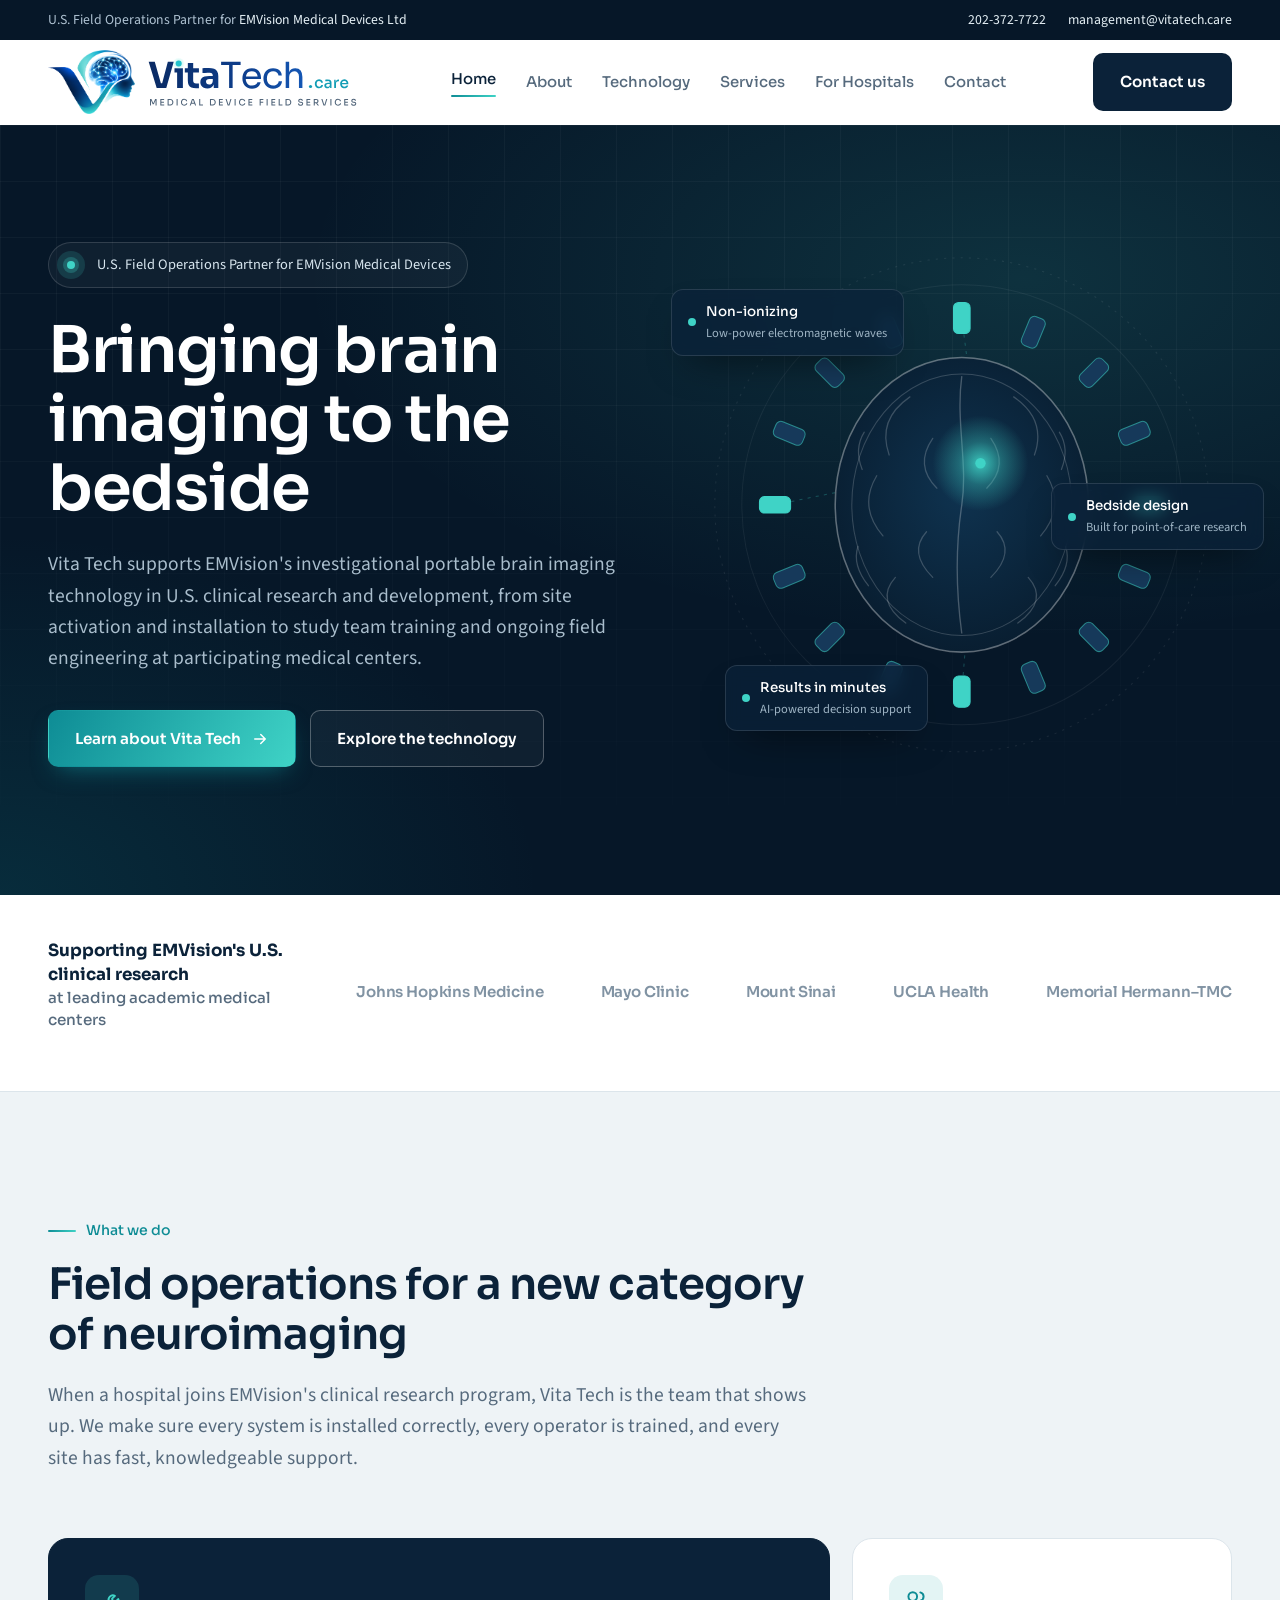
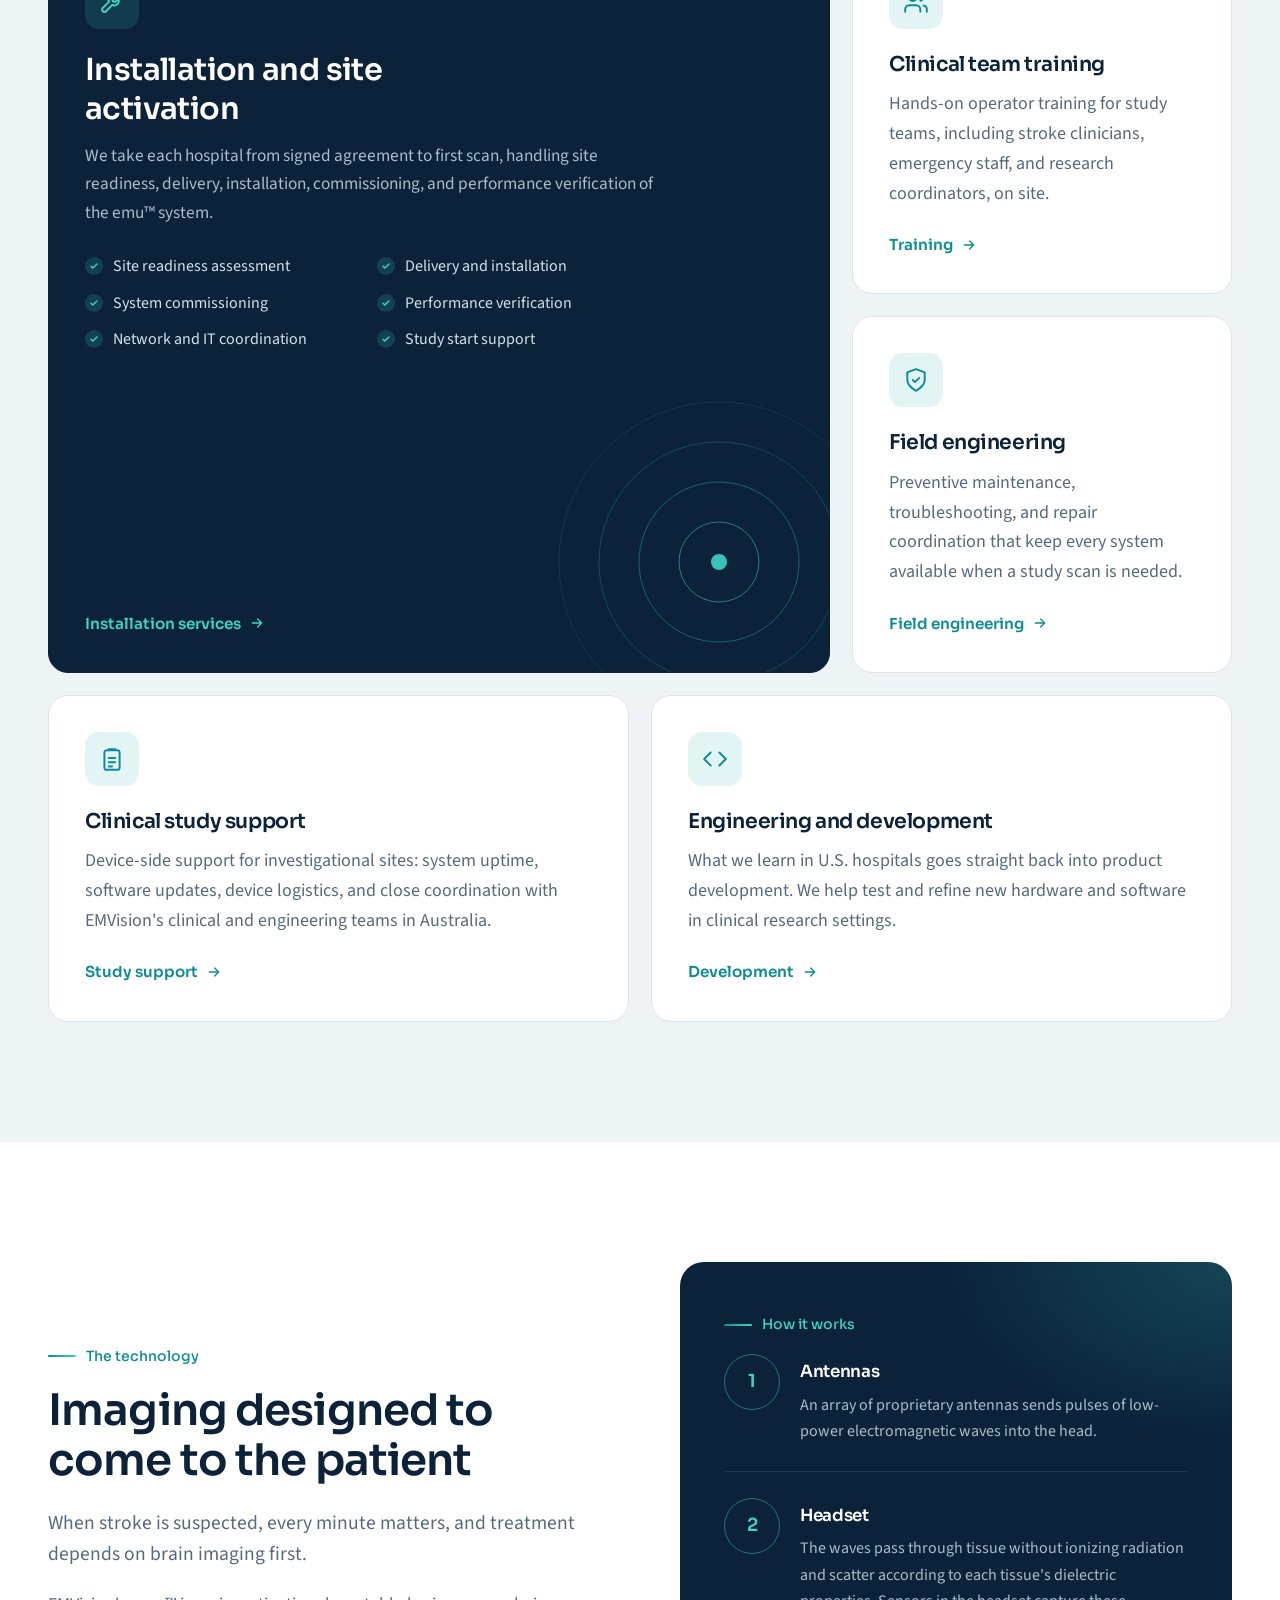
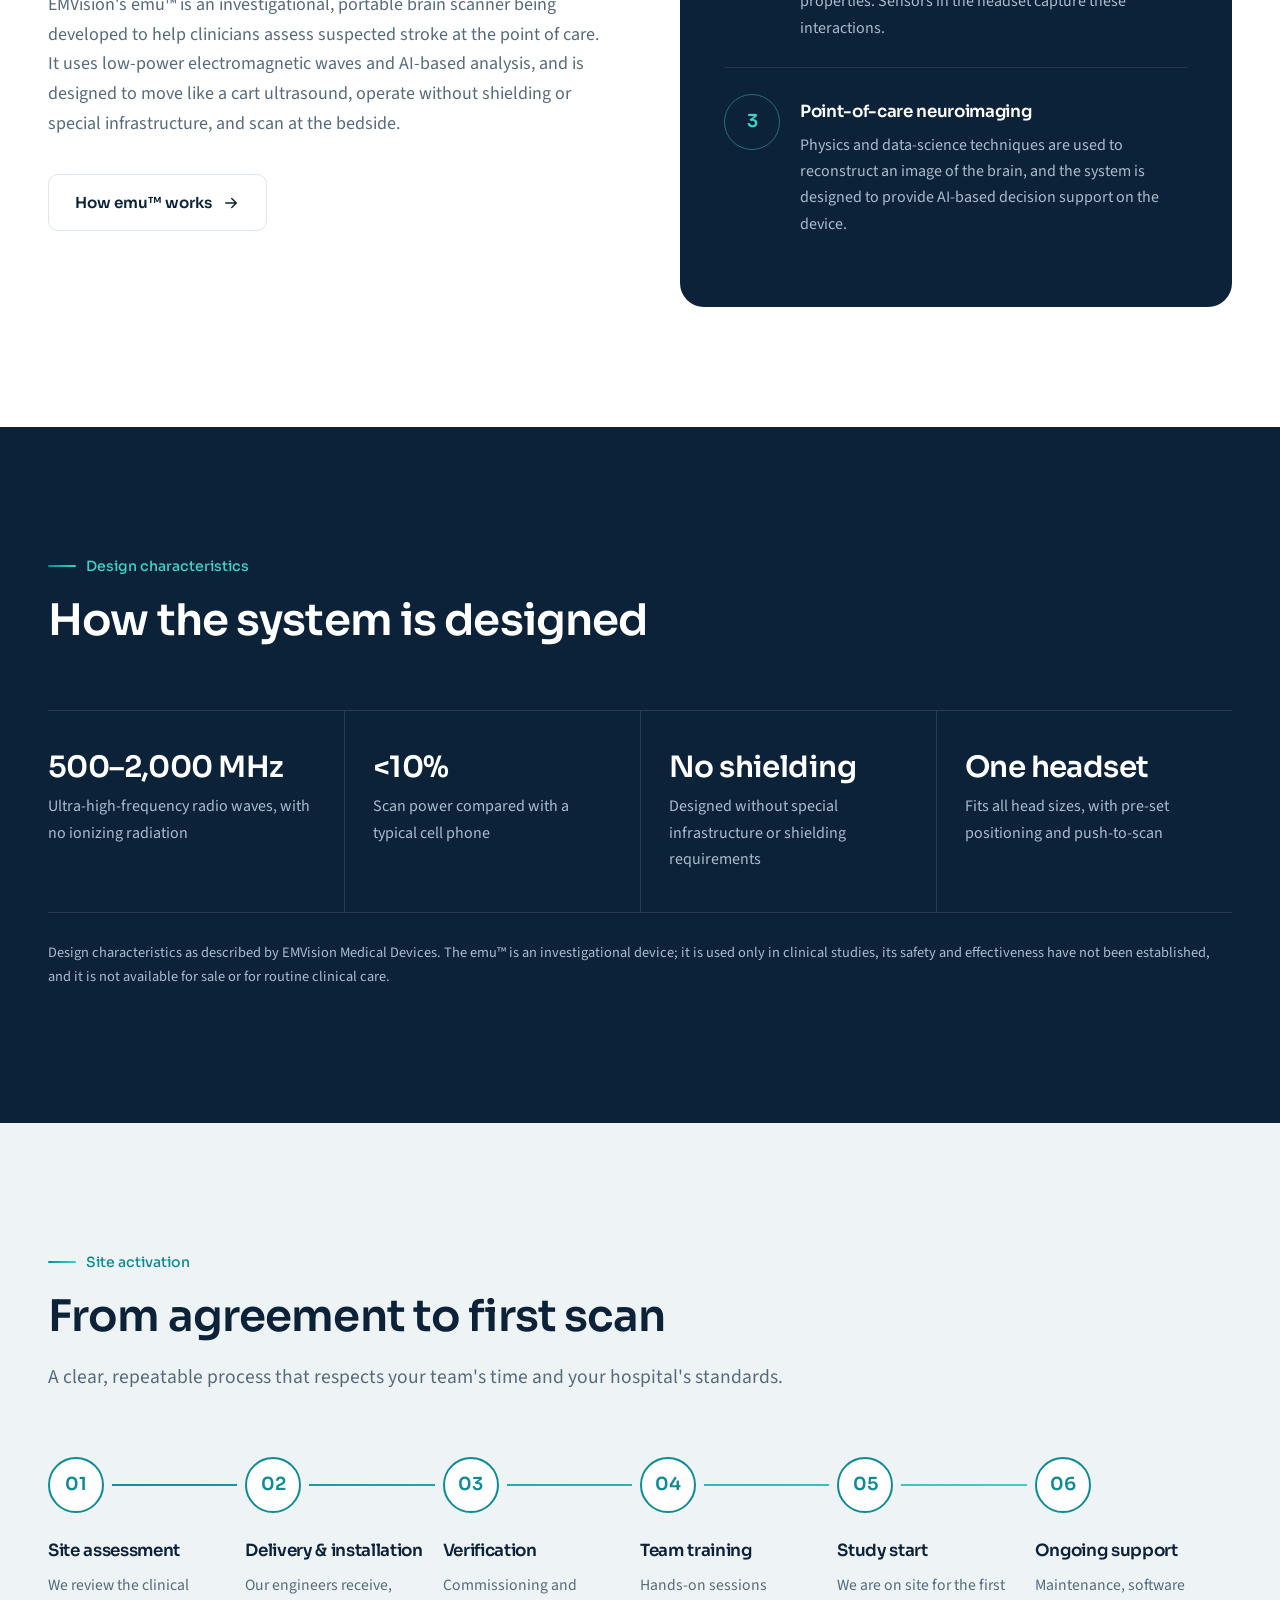
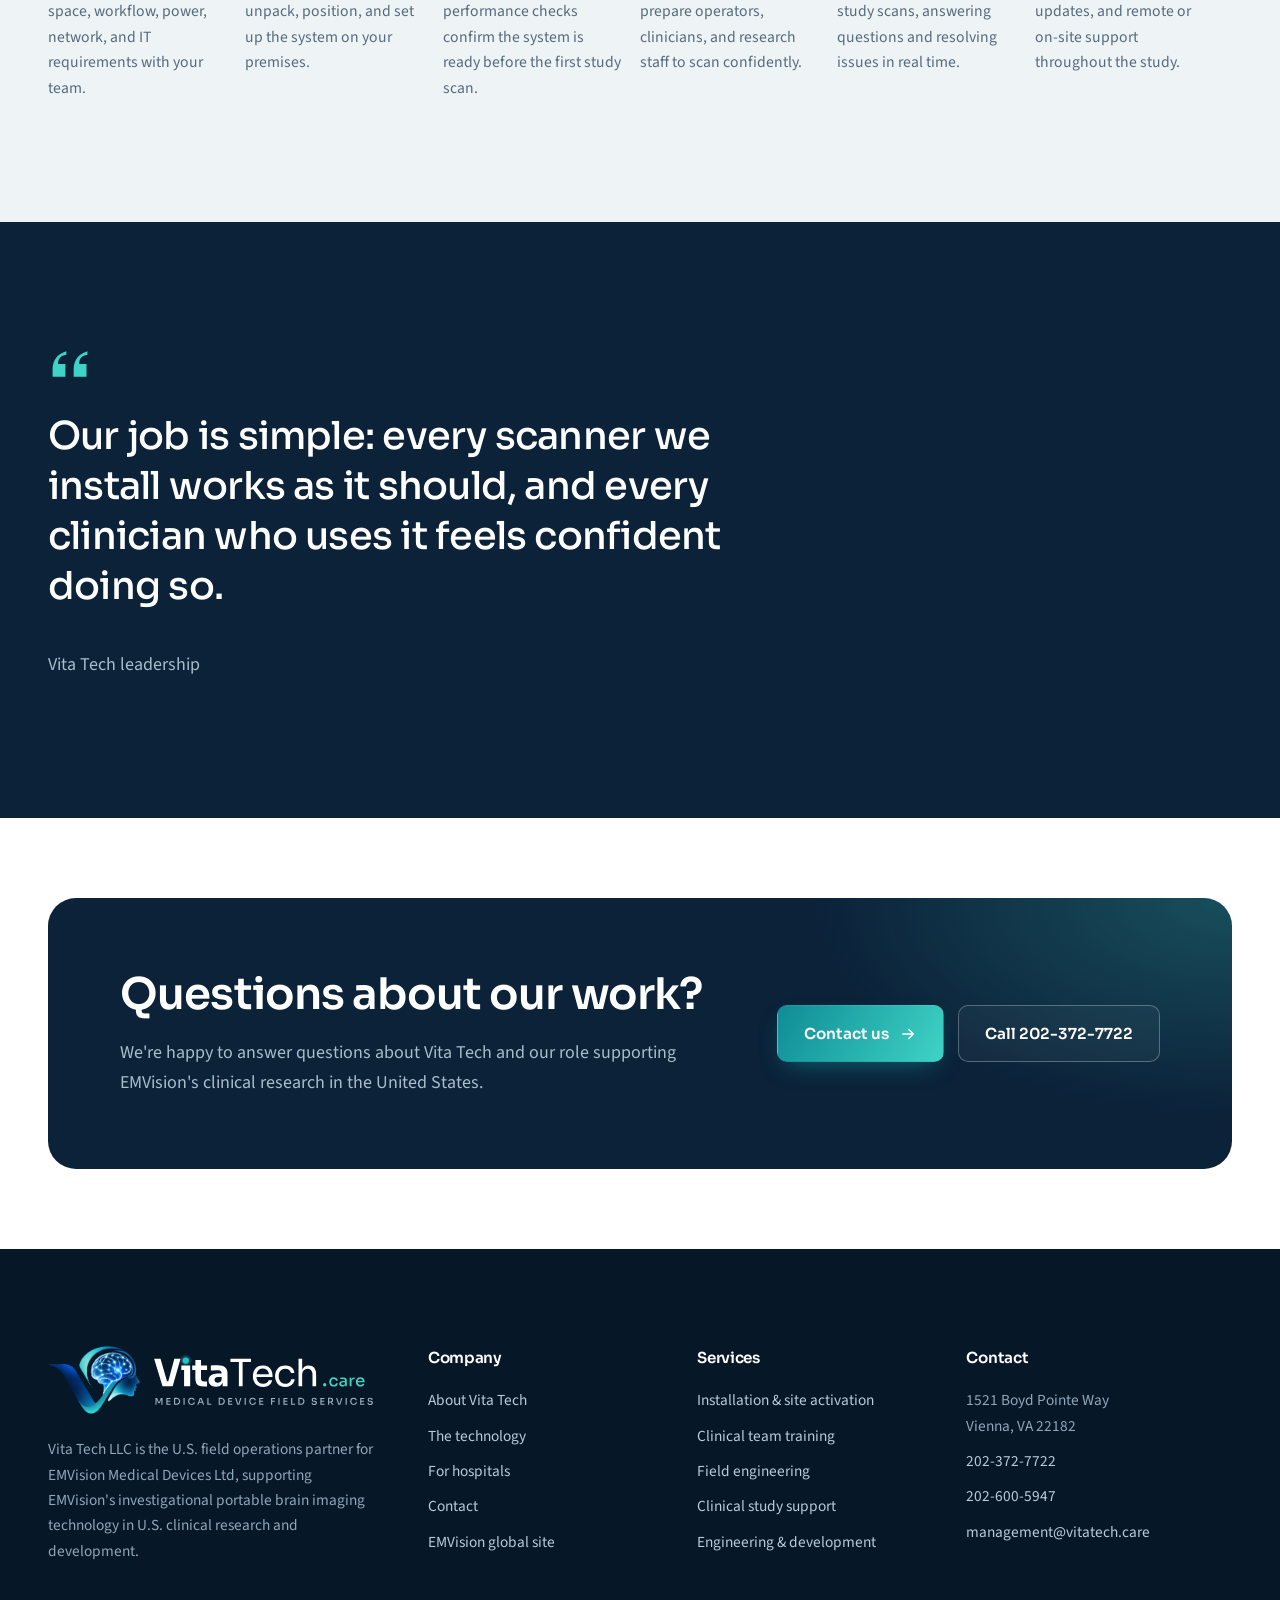
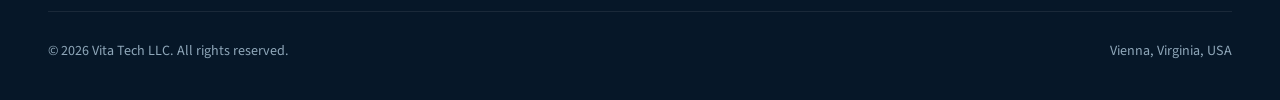
==== index.html @ f91cd4d0 "Add files via upload" ====
<!DOCTYPE html>
<html lang="en">
<head>
<meta charset="utf-8">
<meta name="viewport" content="width=device-width, initial-scale=1">
<title>Vita Tech | U.S. Field Operations Partner for EMVision Medical Devices</title>
<meta name="description" content="Vita Tech LLC is the U.S. field operations partner for EMVision Medical Devices, supporting EMVision's investigational portable brain imaging technology in U.S. clinical research and development.">
<meta property="og:title" content="Vita Tech | U.S. Field Operations Partner for EMVision Medical Devices">
<meta property="og:description" content="Vita Tech LLC is the U.S. field operations partner for EMVision Medical Devices, supporting EMVision's investigational portable brain imaging technology in U.S. clinical research and development.">
<meta property="og:type" content="website">
<meta name="theme-color" content="#061728">
<link rel="icon" href="assets/favicon.png" type="image/png">
<link rel="apple-touch-icon" href="assets/apple-touch-icon.png">
<link rel="preconnect" href="https://fonts.googleapis.com">
<link rel="preconnect" href="https://fonts.gstatic.com" crossorigin>
<link href="https://fonts.googleapis.com/css2?family=Sora:wght@300;400;500;600;700&family=Source+Sans+3:wght@400;500;600&display=swap" rel="stylesheet">
<link rel="stylesheet" href="assets/styles.css">
</head>
<body>
<a class="skip-link" href="#main">Skip to content</a>
<div class="utility">
  <div class="container">
    <span>U.S. Field Operations Partner for <a href="https://emvision.com.au/" target="_blank" rel="noopener">EMVision Medical Devices Ltd</a></span>
    <span class="u-right"><a href="tel:+12023727722">202-372-7722</a><a href="mailto:management@vitatech.care">management@vitatech.care</a></span>
  </div>
</div>
<header class="site-header">
  <div class="container">
    <a class="logo" href="index.html"><img src="assets/logo.svg" alt="VitaTech.care, Medical Device Field Services" width="236" height="48"></a>
    <nav class="main-nav" id="main-nav" aria-label="Main">
      <ul><li><a href="index.html" class="active" aria-current="page">Home</a></li><li><a href="about.html">About</a></li><li><a href="technology.html">Technology</a></li><li><a href="services.html">Services</a></li><li><a href="hospitals.html">For Hospitals</a></li><li><a href="contact.html">Contact</a></li></ul>
      <a class="btn btn-primary btn-block mobile-cta" href="contact.html">Contact us</a>
    </nav>
    <a class="btn btn-dark header-cta" href="contact.html">Contact us</a>
    <button class="nav-toggle" aria-label="Open menu" aria-expanded="false" aria-controls="main-nav"><span></span></button>
  </div>
</header>
<main id="main">

<section class="hero">
  <div class="container">
    <div>
      <a class="hero-badge" href="https://emvision.com.au/" target="_blank" rel="noopener"><span class="dot"></span>U.S. Field Operations Partner for EMVision Medical Devices</a>
      <h1>Bringing brain imaging to the bedside</h1>
      <p class="lead">Vita Tech supports EMVision's investigational portable brain imaging technology in U.S. clinical research and development, from site activation and installation to study team training and ongoing field engineering at participating medical centers.</p>
      <div class="btn-row">
        <a class="btn btn-primary" href="about.html">Learn about Vita Tech <svg viewBox="0 0 24 24" fill="none" stroke="currentColor" stroke-width="2" stroke-linecap="round" stroke-linejoin="round" aria-hidden="true"><path d="M5 12h14M13 6l6 6-6 6"/></svg></a>
        <a class="btn btn-ghost-light" href="technology.html">Explore the technology</a>
      </div>
    </div>
    <div class="hero-visual">
      <svg viewBox="0 0 520 520" role="img" aria-label="Illustration of an antenna array surrounding the head, sending low-power electromagnetic waves"><defs><radialGradient id="glow" cx="50%" cy="50%" r="50%"><stop offset="0" stop-color="#3FD3C6" stop-opacity=".9"/><stop offset=".45" stop-color="#3FD3C6" stop-opacity=".35"/><stop offset="1" stop-color="#3FD3C6" stop-opacity="0"/></radialGradient><radialGradient id="core" cx="50%" cy="45%" r="60%"><stop offset="0" stop-color="#0F3350"/><stop offset="1" stop-color="#081C2E"/></radialGradient></defs><circle cx="260" cy="260" r="238" fill="none" stroke="rgba(255,255,255,.08)" stroke-dasharray="2 6"/><circle cx="260" cy="260" r="212" fill="none" stroke="rgba(255,255,255,.06)"/><circle class="wave" cx="260" cy="260" r="200"/><circle class="wave" cx="260" cy="260" r="200"/><circle class="wave" cx="260" cy="260" r="200"/><line x1="260.0" y1="80.0" x2="278" y2="220" stroke="rgba(63,211,198,.28)" stroke-dasharray="3 5"/><line x1="440.0" y1="260.0" x2="278" y2="220" stroke="rgba(63,211,198,.28)" stroke-dasharray="3 5"/><line x1="260.0" y1="440.0" x2="278" y2="220" stroke="rgba(63,211,198,.28)" stroke-dasharray="3 5"/><line x1="80.0" y1="260.0" x2="278" y2="220" stroke="rgba(63,211,198,.28)" stroke-dasharray="3 5"/><rect class="antenna on" x="252.0" y="65.0" width="16" height="30" rx="5" transform="rotate(0.0 260.0 80.0)"/><rect class="antenna" x="320.9" y="78.7" width="16" height="30" rx="5" transform="rotate(22.5 328.9 93.7)"/><rect class="antenna" x="379.3" y="117.7" width="16" height="30" rx="5" transform="rotate(45.0 387.3 132.7)"/><rect class="antenna" x="418.3" y="176.1" width="16" height="30" rx="5" transform="rotate(67.5 426.3 191.1)"/><rect class="antenna on" x="432.0" y="245.0" width="16" height="30" rx="5" transform="rotate(90.0 440.0 260.0)"/><rect class="antenna" x="418.3" y="313.9" width="16" height="30" rx="5" transform="rotate(112.5 426.3 328.9)"/><rect class="antenna" x="379.3" y="372.3" width="16" height="30" rx="5" transform="rotate(135.0 387.3 387.3)"/><rect class="antenna" x="320.9" y="411.3" width="16" height="30" rx="5" transform="rotate(157.5 328.9 426.3)"/><rect class="antenna on" x="252.0" y="425.0" width="16" height="30" rx="5" transform="rotate(180.0 260.0 440.0)"/><rect class="antenna" x="183.1" y="411.3" width="16" height="30" rx="5" transform="rotate(202.5 191.1 426.3)"/><rect class="antenna" x="124.7" y="372.3" width="16" height="30" rx="5" transform="rotate(225.0 132.7 387.3)"/><rect class="antenna" x="85.7" y="313.9" width="16" height="30" rx="5" transform="rotate(247.5 93.7 328.9)"/><rect class="antenna on" x="72.0" y="245.0" width="16" height="30" rx="5" transform="rotate(270.0 80.0 260.0)"/><rect class="antenna" x="85.7" y="176.1" width="16" height="30" rx="5" transform="rotate(292.5 93.7 191.1)"/><rect class="antenna" x="124.7" y="117.7" width="16" height="30" rx="5" transform="rotate(315.0 132.7 132.7)"/><rect class="antenna" x="183.1" y="78.7" width="16" height="30" rx="5" transform="rotate(337.5 191.1 93.7)"/><ellipse cx="260" cy="260" rx="122" ry="142" fill="url(#core)" stroke="rgba(255,255,255,.35)" stroke-width="1.5"/><ellipse cx="260" cy="260" rx="106" ry="126" fill="none" stroke="rgba(255,255,255,.18)" stroke-width="1"/><path d="M260 136 C254 180 266 220 260 260 S254 340 260 384" fill="none" stroke="rgba(255,255,255,.25)" stroke-width="1.3"/><path d="M210 156 Q178 178 190 212" fill="none" stroke="rgba(255,255,255,.2)" stroke-width="1.2" stroke-linecap="round"/><path d="M310 156 Q342 178 330 212" fill="none" stroke="rgba(255,255,255,.2)" stroke-width="1.2" stroke-linecap="round"/><path d="M178 232 Q160 262 184 290" fill="none" stroke="rgba(255,255,255,.2)" stroke-width="1.2" stroke-linecap="round"/><path d="M342 232 Q360 262 336 290" fill="none" stroke="rgba(255,255,255,.2)" stroke-width="1.2" stroke-linecap="round"/><path d="M196 330 Q176 352 206 374" fill="none" stroke="rgba(255,255,255,.2)" stroke-width="1.2" stroke-linecap="round"/><path d="M324 330 Q344 352 314 374" fill="none" stroke="rgba(255,255,255,.2)" stroke-width="1.2" stroke-linecap="round"/><path d="M232 196 Q214 222 236 244" fill="none" stroke="rgba(255,255,255,.2)" stroke-width="1.2" stroke-linecap="round"/><path d="M288 196 Q306 222 284 244" fill="none" stroke="rgba(255,255,255,.2)" stroke-width="1.2" stroke-linecap="round"/><path d="M226 286 Q208 306 232 330" fill="none" stroke="rgba(255,255,255,.2)" stroke-width="1.2" stroke-linecap="round"/><path d="M294 286 Q312 306 288 330" fill="none" stroke="rgba(255,255,255,.2)" stroke-width="1.2" stroke-linecap="round"/><path d="M166 190 Q156 206 164 226" fill="none" stroke="rgba(255,255,255,.2)" stroke-width="1.2" stroke-linecap="round"/><path d="M354 190 Q364 206 356 226" fill="none" stroke="rgba(255,255,255,.2)" stroke-width="1.2" stroke-linecap="round"/><path d="M160 300 Q154 318 170 338" fill="none" stroke="rgba(255,255,255,.2)" stroke-width="1.2" stroke-linecap="round"/><path d="M360 300 Q366 318 350 338" fill="none" stroke="rgba(255,255,255,.2)" stroke-width="1.2" stroke-linecap="round"/><circle cx="278" cy="220" r="46" fill="url(#glow)"/><circle cx="278" cy="220" r="5" fill="#3FD3C6"/></svg>
      <div class="chip chip-1"><i></i><div>Non-ionizing<small>Low-power electromagnetic waves</small></div></div>
      <div class="chip chip-2"><i></i><div>Bedside design<small>Built for point-of-care research</small></div></div>
      <div class="chip chip-3"><i></i><div>Results in minutes<small>AI-powered decision support</small></div></div>
    </div>
  </div>
</section>

<section class="affil" aria-label="U.S. clinical sites">
  <div class="container">
    <p class="affil-lead"><strong>Supporting EMVision's U.S. clinical research</strong>at leading academic medical centers</p>
    <div class="sites">
      <span>Johns Hopkins Medicine</span><span>Mayo Clinic</span><span>Mount Sinai</span><span>UCLA Health</span><span>Memorial Hermann&ndash;TMC</span>
    </div>
  </div>
</section>

<section class="section bg-mist">
  <div class="container">
    <div class="section-head">
      <span class="kicker">What we do</span>
      <h2>Field operations for a new category of neuroimaging</h2>
      <p class="lead">When a hospital joins EMVision's clinical research program, Vita Tech is the team that shows up. We make sure every system is installed correctly, every operator is trained, and every site has fast, knowledgeable support.</p>
    </div>
    <div class="bento">
      <article class="tile tile-lg">
        <svg class="tile-art" viewBox="0 0 340 340" aria-hidden="true"><circle cx="170" cy="170" r="40" fill="none" stroke="rgba(63,211,198,0.6)"/><circle cx="170" cy="170" r="80" fill="none" stroke="rgba(63,211,198,0.4)"/><circle cx="170" cy="170" r="120" fill="none" stroke="rgba(63,211,198,0.25)"/><circle cx="170" cy="170" r="160" fill="none" stroke="rgba(63,211,198,0.14)"/><circle cx="170" cy="170" r="8" fill="#3FD3C6"/></svg>
        <span class="icon"><svg viewBox="0 0 24 24" fill="none" stroke="currentColor" stroke-width="1.8" stroke-linecap="round" stroke-linejoin="round" aria-hidden="true"><path d="M14.7 6.3a4 4 0 0 0-5.4 5.4L3.5 17.5a2.1 2.1 0 0 0 3 3l5.8-5.8a4 4 0 0 0 5.4-5.4l-2.6 2.6-2.4-.6-.6-2.4z"/></svg></span>
        <h3>Installation and site activation</h3>
        <p>We take each hospital from signed agreement to first scan, handling site readiness, delivery, installation, commissioning, and performance verification of the emu&trade; system.</p>
        <ul class="check-inline">
          <li>Site readiness assessment</li><li>Delivery and installation</li>
          <li>System commissioning</li><li>Performance verification</li>
          <li>Network and IT coordination</li><li>Study start support</li>
        </ul>
        <a class="text-link" href="services.html#installation">Installation services <svg viewBox="0 0 24 24" fill="none" stroke="currentColor" stroke-width="2" stroke-linecap="round" stroke-linejoin="round" aria-hidden="true"><path d="M5 12h14M13 6l6 6-6 6"/></svg></a>
      </article>
      <article class="tile tile-md">
        <span class="icon"><svg viewBox="0 0 24 24" fill="none" stroke="currentColor" stroke-width="1.8" stroke-linecap="round" stroke-linejoin="round" aria-hidden="true"><path d="M16 21v-2a4 4 0 0 0-4-4H6a4 4 0 0 0-4 4v2"/><circle cx="9" cy="7" r="4"/><path d="M22 21v-2a4 4 0 0 0-3-3.87M16 3.13a4 4 0 0 1 0 7.75"/></svg></span>
        <h3>Clinical team training</h3>
        <p>Hands-on operator training for study teams, including stroke clinicians, emergency staff, and research coordinators, on site.</p>
        <a class="text-link" href="services.html#training">Training <svg viewBox="0 0 24 24" fill="none" stroke="currentColor" stroke-width="2" stroke-linecap="round" stroke-linejoin="round" aria-hidden="true"><path d="M5 12h14M13 6l6 6-6 6"/></svg></a>
      </article>
      <article class="tile tile-md">
        <span class="icon"><svg viewBox="0 0 24 24" fill="none" stroke="currentColor" stroke-width="1.8" stroke-linecap="round" stroke-linejoin="round" aria-hidden="true"><path d="M12 22s8-4 8-10V5l-8-3-8 3v7c0 6 8 10 8 10z"/><path d="M9 12l2 2 4-4"/></svg></span>
        <h3>Field engineering</h3>
        <p>Preventive maintenance, troubleshooting, and repair coordination that keep every system available when a study scan is needed.</p>
        <a class="text-link" href="services.html#field-engineering">Field engineering <svg viewBox="0 0 24 24" fill="none" stroke="currentColor" stroke-width="2" stroke-linecap="round" stroke-linejoin="round" aria-hidden="true"><path d="M5 12h14M13 6l6 6-6 6"/></svg></a>
      </article>
      <article class="tile tile-half">
        <span class="icon"><svg viewBox="0 0 24 24" fill="none" stroke="currentColor" stroke-width="1.8" stroke-linecap="round" stroke-linejoin="round" aria-hidden="true"><rect x="5" y="4" width="14" height="18" rx="2"/><path d="M9 4V3h6v1M9 11h6M9 15h6M9 19h3"/></svg></span>
        <h3>Clinical study support</h3>
        <p>Device-side support for investigational sites: system uptime, software updates, device logistics, and close coordination with EMVision's clinical and engineering teams in Australia.</p>
        <a class="text-link" href="services.html#study-support">Study support <svg viewBox="0 0 24 24" fill="none" stroke="currentColor" stroke-width="2" stroke-linecap="round" stroke-linejoin="round" aria-hidden="true"><path d="M5 12h14M13 6l6 6-6 6"/></svg></a>
      </article>
      <article class="tile tile-half">
        <span class="icon"><svg viewBox="0 0 24 24" fill="none" stroke="currentColor" stroke-width="1.8" stroke-linecap="round" stroke-linejoin="round" aria-hidden="true"><path d="M16 18l6-6-6-6M8 6l-6 6 6 6"/></svg></span>
        <h3>Engineering and development</h3>
        <p>What we learn in U.S. hospitals goes straight back into product development. We help test and refine new hardware and software in clinical research settings.</p>
        <a class="text-link" href="services.html#development">Development <svg viewBox="0 0 24 24" fill="none" stroke="currentColor" stroke-width="2" stroke-linecap="round" stroke-linejoin="round" aria-hidden="true"><path d="M5 12h14M13 6l6 6-6 6"/></svg></a>
      </article>
    </div>
  </div>
</section>

<section class="section">
  <div class="container split">
    <div>
      <span class="kicker">The technology</span>
      <h2>Imaging designed to come to the patient</h2>
      <p class="lead" style="margin-top:22px">When stroke is suspected, every minute matters, and treatment depends on brain imaging first.</p>
      <p class="muted">EMVision's emu&trade; is an investigational, portable brain scanner being developed to help clinicians assess suspected stroke at the point of care. It uses low-power electromagnetic waves and AI-based analysis, and is designed to move like a cart ultrasound, operate without shielding or special infrastructure, and scan at the bedside.</p>
      <div class="btn-row"><a class="btn btn-outline" href="technology.html">How emu&trade; works <svg viewBox="0 0 24 24" fill="none" stroke="currentColor" stroke-width="2" stroke-linecap="round" stroke-linejoin="round" aria-hidden="true"><path d="M5 12h14M13 6l6 6-6 6"/></svg></a></div>
    </div>
    <div class="panel on-dark">
      <span class="kicker">How it works</span>
      <ol class="flow">
  <li><span class="n">1</span><div><h4>Antennas</h4><p>An array of proprietary antennas sends pulses of low-power electromagnetic waves into the head.</p></div></li>
  <li><span class="n">2</span><div><h4>Headset</h4><p>The waves pass through tissue without ionizing radiation and scatter according to each tissue's dielectric properties. Sensors in the headset capture these interactions.</p></div></li>
  <li><span class="n">3</span><div><h4>Point-of-care neuroimaging</h4><p>Physics and data-science techniques are used to reconstruct an image of the brain, and the system is designed to provide AI-based decision support on the device.</p></div></li>
</ol>
    </div>
  </div>
</section>

<section class="section on-dark">
  <div class="container">
    <div class="section-head">
      <span class="kicker">Design characteristics</span>
      <h2>How the system is designed</h2>
    </div>
    <div class="facts">
      <div class="fact"><strong>500&ndash;2,000 MHz</strong><span>Ultra-high-frequency radio waves, with no ionizing radiation</span></div>
      <div class="fact"><strong>&lt;10%</strong><span>Scan power compared with a typical cell phone</span></div>
      <div class="fact"><strong>No shielding</strong><span>Designed without special infrastructure or shielding requirements</span></div>
      <div class="fact"><strong>One headset</strong><span>Fits all head sizes, with pre-set positioning and push-to-scan</span></div>
    </div>
    <p class="muted" style="margin-top:28px;font-size:.9rem">Design characteristics as described by EMVision Medical Devices. The emu&trade; is an investigational device; it is used only in clinical studies, its safety and effectiveness have not been established, and it is not available for sale or for routine clinical care.</p>
  </div>
</section>

<section class="section bg-mist">
  <div class="container">
    <div class="section-head">
      <span class="kicker">Site activation</span>
      <h2>From agreement to first scan</h2>
      <p class="lead">A clear, repeatable process that respects your team's time and your hospital's standards.</p>
    </div>
    <ol class="timeline">
  <li><span class="node"></span><h4>Site assessment</h4><p>We review the clinical space, workflow, power, network, and IT requirements with your team.</p></li>
  <li><span class="node"></span><h4>Delivery &amp; installation</h4><p>Our engineers receive, unpack, position, and set up the system on your premises.</p></li>
  <li><span class="node"></span><h4>Verification</h4><p>Commissioning and performance checks confirm the system is ready before the first study scan.</p></li>
  <li><span class="node"></span><h4>Team training</h4><p>Hands-on sessions prepare operators, clinicians, and research staff to scan confidently.</p></li>
  <li><span class="node"></span><h4>Study start</h4><p>We are on site for the first study scans, answering questions and resolving issues in real time.</p></li>
  <li><span class="node"></span><h4>Ongoing support</h4><p>Maintenance, software updates, and remote or on-site support throughout the study.</p></li>
</ol>
  </div>
</section>

<section class="section on-dark">
  <div class="container">
    <div class="statement-mark"><svg viewBox="0 0 48 48" fill="currentColor" aria-hidden="true"><path d="M20 10C10 13 5 20 5 30v8h14V24H11c0-6 3-9 9-10zm23 0c-10 3-15 10-15 20v8h14V24h-8c0-6 3-9 9-10z"/></svg></div>
    <p class="statement">Our job is simple: every scanner we install works as it should, and every clinician who uses it feels confident doing so.</p>
    <p class="muted" style="margin-top:24px">Vita Tech leadership</p>
  </div>
</section>
<section class="section-sm">
  <div class="container">
    <div class="cta-band">
      <div><h2>Questions about our work?</h2><p>We're happy to answer questions about Vita Tech and our role supporting EMVision's clinical research in the United States.</p></div>
      <div class="btn-row"><a class="btn btn-primary" href="contact.html">Contact us <svg viewBox="0 0 24 24" fill="none" stroke="currentColor" stroke-width="2" stroke-linecap="round" stroke-linejoin="round" aria-hidden="true"><path d="M5 12h14M13 6l6 6-6 6"/></svg></a><a class="btn btn-ghost-light" href="tel:+12023727722">Call 202-372-7722</a></div>
    </div>
  </div>
</section>
</main>
<footer class="site-footer">
  <div class="container">
    <div class="footer-top">
      <div>
        <a class="logo" href="index.html"><img src="assets/logo-dark.svg" alt="VitaTech.care, Medical Device Field Services" width="236" height="48"></a>
        <p>Vita Tech LLC is the U.S. field operations partner for EMVision Medical Devices Ltd, supporting EMVision's investigational portable brain imaging technology in U.S. clinical research and development.</p>
      </div>
      <div>
        <h4>Company</h4>
        <ul>
          <li><a href="about.html">About Vita Tech</a></li>
          <li><a href="technology.html">The technology</a></li>
          <li><a href="hospitals.html">For hospitals</a></li>
          <li><a href="contact.html">Contact</a></li>
          <li><a href="https://emvision.com.au/" target="_blank" rel="noopener">EMVision global site</a></li>
        </ul>
      </div>
      <div>
        <h4>Services</h4>
        <ul>
          <li><a href="services.html#installation">Installation &amp; site activation</a></li>
          <li><a href="services.html#training">Clinical team training</a></li>
          <li><a href="services.html#field-engineering">Field engineering</a></li>
          <li><a href="services.html#study-support">Clinical study support</a></li>
          <li><a href="services.html#development">Engineering &amp; development</a></li>
        </ul>
      </div>
      <div>
        <h4>Contact</h4>
        <ul>
          <li>1521 Boyd Pointe Way<br>Vienna, VA 22182</li>
          <li><a href="tel:+12023727722">202-372-7722</a></li>
          <li><a href="tel:+12026005947">202-600-5947</a></li>
          <li><a href="mailto:management@vitatech.care">management@vitatech.care</a></li>
        </ul>
      </div>
    </div>
    <div class="footer-bottom">
      <span>&copy; <span data-year>2026</span> Vita Tech LLC. All rights reserved.</span>
      <span>Vienna, Virginia, USA</span>
    </div>
  </div>
</footer>
<script src="assets/main.js"></script>
</body>
</html>
---- assets/styles.css ----
/* =========================================================
   Vita Tech LLC — shared stylesheet
   ========================================================= */
:root{
  --navy:#0B2239;
  --midnight:#061728;
  --ink:#10243A;
  --slate:#566A7D;
  --mist:#EEF3F6;
  --line:#DCE5EB;
  --white:#FFFFFF;
  --teal:#0E8C95;
  --signal:#3FD3C6;
  --teal-soft:#E3F4F4;
  --grad:linear-gradient(120deg,#0E8C95 0%,#3FD3C6 100%);
  --display:"Sora","Segoe UI",system-ui,-apple-system,Arial,sans-serif;
  --text:"Source Sans 3","Segoe UI",system-ui,-apple-system,Arial,sans-serif;
  --radius-lg:20px;
  --radius:12px;
  --shadow:0 1px 2px rgba(11,34,57,.05),0 12px 32px -12px rgba(11,34,57,.18);
  --header-h:84px;
}
*,*::before,*::after{box-sizing:border-box}
html{scroll-behavior:smooth;scroll-padding-top:calc(var(--header-h) + 16px);-webkit-text-size-adjust:100%}
@media (prefers-reduced-motion:reduce){html{scroll-behavior:auto}}
body{margin:0;font-family:var(--text);font-size:18px;line-height:1.65;color:var(--ink);background:var(--white);-webkit-font-smoothing:antialiased;text-rendering:optimizeLegibility}
img,svg{max-width:100%;display:block}
a{color:inherit}
p{margin:0 0 1em}
h1,h2,h3,h4{font-family:var(--display);color:var(--navy);margin:0;letter-spacing:-0.02em}
h1{font-size:clamp(2.4rem,5vw,4rem);line-height:1.08;font-weight:600}
h2{font-size:clamp(1.9rem,3.4vw,2.8rem);line-height:1.15;font-weight:600}
h3{font-size:1.28rem;line-height:1.3;font-weight:600}
h4{font-size:1.05rem;font-weight:600}
.container{max-width:1240px;margin:0 auto;padding:0 28px}
.narrow{max-width:760px}
.lead{font-size:1.22rem;color:var(--slate);line-height:1.6}
.muted{color:var(--slate)}
.center{text-align:center;margin-left:auto;margin-right:auto}
.kicker{display:inline-flex;align-items:center;gap:10px;font-family:var(--display);font-size:.88rem;font-weight:500;color:var(--teal);margin-bottom:18px}
.kicker::before{content:"";width:28px;height:2px;background:var(--grad);border-radius:2px}
.on-dark .kicker{color:var(--signal)}
:focus-visible{outline:3px solid var(--signal);outline-offset:3px;border-radius:4px}
.skip-link{position:absolute;left:-9999px;top:8px;background:var(--white);padding:10px 14px;z-index:200;border-radius:8px}
.skip-link:focus{left:12px}

/* ---------- Utility bar ---------- */
.utility{background:var(--midnight);color:#AFC2D2;font-size:.86rem}
.utility .container{display:flex;justify-content:space-between;align-items:center;gap:16px;min-height:40px}
.utility a{color:#E6F1F6;text-decoration:none}
.utility a:hover{color:var(--signal)}
.utility .u-right{display:flex;gap:22px}
@media (max-width:760px){.utility .u-right{display:none}.utility .container{justify-content:center;text-align:center}}

/* ---------- Header ---------- */
.site-header{position:sticky;top:0;z-index:100;background:rgba(255,255,255,.94);backdrop-filter:blur(14px) saturate(1.4);-webkit-backdrop-filter:blur(14px) saturate(1.4);border-bottom:1px solid transparent;transition:border-color .2s,box-shadow .2s}
.site-header.scrolled{border-bottom-color:var(--line);box-shadow:0 8px 24px -18px rgba(11,34,57,.35)}
.site-header .container{display:flex;align-items:center;justify-content:space-between;height:var(--header-h);gap:24px}
.logo{display:flex;align-items:center;gap:13px;text-decoration:none;flex:none}
.logo img{display:block;height:64px;width:auto}
.site-footer .logo img{height:70px}
@media (max-width:420px){.logo img{height:50px}}
.logo-text{display:flex;flex-direction:column;line-height:1}
.logo-word{font-family:var(--display);font-size:1.5rem;color:var(--navy);letter-spacing:-0.02em}
.logo-word b{font-weight:700}
.logo-word span{font-weight:300;margin-left:3px}
.logo-sub{font-family:var(--display);font-size:.6rem;font-weight:500;letter-spacing:.2em;color:var(--slate);margin-top:6px;text-transform:uppercase}
.main-nav ul{list-style:none;display:flex;align-items:center;gap:2px;margin:0;padding:0}
.main-nav a{display:block;padding:10px 14px;font-family:var(--display);font-size:.93rem;font-weight:500;color:var(--slate);text-decoration:none;border-radius:8px;transition:color .15s,background .15s}
.main-nav a:hover{color:var(--navy);background:var(--mist)}
.main-nav a.active{color:var(--navy)}
.main-nav a.active::after{content:"";display:block;height:2px;margin-top:4px;background:var(--grad);border-radius:2px}
.header-cta{flex:none}
.nav-toggle{display:none;width:46px;height:46px;border:1px solid var(--line);border-radius:10px;background:var(--white);cursor:pointer;align-items:center;justify-content:center}
.nav-toggle span,.nav-toggle span::before,.nav-toggle span::after{display:block;width:20px;height:2px;background:var(--navy);border-radius:2px;position:relative;transition:transform .2s,background .2s}
.nav-toggle span::before,.nav-toggle span::after{content:"";position:absolute;left:0}
.nav-toggle span::before{top:-6px}.nav-toggle span::after{top:6px}
.nav-open .nav-toggle span{background:transparent}
.nav-open .nav-toggle span::before{transform:translateY(6px) rotate(45deg)}
.nav-open .nav-toggle span::after{transform:translateY(-6px) rotate(-45deg)}
@media (max-width:1060px){
  .nav-toggle{display:flex}
  .site-header .header-cta{display:none}
  .main-nav{position:fixed;top:var(--header-h);left:0;right:0;bottom:0;background:var(--white);padding:16px 28px 40px;display:none;overflow-y:auto}
  .nav-open .main-nav{display:block}
  .main-nav ul{flex-direction:column;align-items:stretch}
  .main-nav a{font-size:1.2rem;padding:16px 4px;border-bottom:1px solid var(--line);border-radius:0}
  .main-nav a.active::after{display:none}
  .main-nav a.active{color:var(--teal)}
  .main-nav .mobile-cta{display:block;margin-top:24px}
}
.main-nav .mobile-cta{display:none}
@media (max-width:1060px){.main-nav .mobile-cta{display:block}}

/* ---------- Buttons ---------- */
.btn{display:inline-flex;align-items:center;justify-content:center;gap:10px;font-family:var(--display);font-weight:600;font-size:.95rem;padding:15px 26px;border-radius:10px;text-decoration:none;border:1.5px solid transparent;cursor:pointer;transition:transform .15s,box-shadow .2s,background .2s,color .2s,border-color .2s;white-space:nowrap}
.btn svg{width:18px;height:18px}
.btn-primary{background:var(--grad);color:var(--white);box-shadow:0 10px 24px -10px rgba(14,140,149,.7)}
.btn-primary:hover{transform:translateY(-1px);box-shadow:0 14px 28px -10px rgba(14,140,149,.8)}
.btn-dark{background:var(--navy);color:var(--white)}
.btn-dark:hover{background:#12314F}
.btn-outline{border-color:var(--line);color:var(--navy);background:var(--white)}
.btn-outline:hover{border-color:var(--navy)}
.btn-ghost-light{border-color:rgba(255,255,255,.28);color:var(--white);background:rgba(255,255,255,.04)}
.btn-ghost-light:hover{border-color:rgba(255,255,255,.7);background:rgba(255,255,255,.08)}
.btn-block{width:100%}
.btn-row{display:flex;flex-wrap:wrap;gap:14px;margin-top:36px}
.text-link{font-family:var(--display);font-weight:600;font-size:.95rem;color:var(--teal);text-decoration:none;display:inline-flex;align-items:center;gap:8px}
.text-link svg{width:16px;height:16px;transition:transform .15s}
.text-link:hover svg{transform:translateX(3px)}

/* ---------- Sections ---------- */
.section{padding:120px 0}
.section-sm{padding:80px 0}
.bg-mist{background:var(--mist)}
.on-dark{background:var(--navy);color:#C3D3DF}
.on-dark h1,.on-dark h2,.on-dark h3,.on-dark h4{color:var(--white)}
.on-dark .muted,.on-dark .lead{color:#A9BDCC}
.section-head{max-width:760px;margin-bottom:64px}
.section-head.center{text-align:center}
.section-head p{margin-top:20px}
@media (max-width:760px){.section{padding:80px 0}.section-sm{padding:56px 0}.section-head{margin-bottom:44px}}

/* ---------- Hero ---------- */
.hero{position:relative;overflow:hidden;background:radial-gradient(1200px 600px at 80% 20%,rgba(63,211,198,.14),transparent 60%),radial-gradient(900px 600px at 0% 100%,rgba(14,140,149,.18),transparent 60%),var(--midnight);color:#B9CCDA}
.hero::before{content:"";position:absolute;inset:0;background-image:linear-gradient(rgba(255,255,255,.035) 1px,transparent 1px),linear-gradient(90deg,rgba(255,255,255,.035) 1px,transparent 1px);background-size:56px 56px;mask-image:linear-gradient(180deg,#000 30%,transparent 100%);-webkit-mask-image:linear-gradient(180deg,#000 30%,transparent 100%)}
.hero .container{position:relative;display:grid;grid-template-columns:1.05fr .95fr;gap:48px;align-items:center;padding-top:110px;padding-bottom:120px}
.hero h1{color:var(--white)}
.hero .lead{color:#A9BDCC;margin-top:26px;max-width:36em}
.hero-badge{display:inline-flex;align-items:center;gap:12px;padding:8px 16px 8px 8px;border:1px solid rgba(255,255,255,.14);border-radius:999px;background:rgba(255,255,255,.04);font-size:.9rem;color:#D8E6EF;margin-bottom:28px;text-decoration:none}
.hero-badge .dot{width:28px;height:28px;border-radius:50%;background:rgba(63,211,198,.16);display:grid;place-items:center}
.hero-badge .dot::after{content:"";width:8px;height:8px;border-radius:50%;background:var(--signal);box-shadow:0 0 0 4px rgba(63,211,198,.25)}
.hero-badge:hover{border-color:rgba(63,211,198,.5)}
.hero-visual{position:relative;aspect-ratio:1/1;max-width:560px;margin-left:auto;width:100%}
.hero-visual svg{width:100%;height:100%}
.chip{position:absolute;display:flex;align-items:center;gap:10px;padding:11px 16px;border-radius:12px;background:rgba(11,34,57,.72);border:1px solid rgba(255,255,255,.12);backdrop-filter:blur(8px);-webkit-backdrop-filter:blur(8px);color:var(--white);font-family:var(--display);font-size:.84rem;font-weight:500;box-shadow:0 18px 40px -20px rgba(0,0,0,.7)}
.chip i{width:8px;height:8px;border-radius:50%;background:var(--signal);flex:none}
.chip small{display:block;font-family:var(--text);font-weight:400;color:#9DB3C3;font-size:.78rem}
.chip-1{top:10%;left:-4%}.chip-2{top:46%;right:-6%}.chip-3{bottom:8%;left:6%}
@media (max-width:980px){
  .hero .container{grid-template-columns:1fr;padding-top:80px;padding-bottom:88px}
  .hero-visual{margin:0 auto;max-width:460px}
  .chip-1{left:0}.chip-2{right:0}
}
@media (max-width:480px){.chip{font-size:.74rem;padding:8px 11px}.chip small{display:none}}

/* wave animation (single orchestrated moment) */
.wave{fill:none;stroke:var(--signal);stroke-width:1.4;opacity:0;transform-origin:260px 260px;animation:wave 4.8s cubic-bezier(.2,.6,.3,1) infinite}
.wave:nth-of-type(2){animation-delay:1.6s}.wave:nth-of-type(3){animation-delay:3.2s}
@keyframes wave{0%{transform:scale(.55);opacity:.0}10%{opacity:.55}100%{transform:scale(1.18);opacity:0}}
.antenna{fill:#16395A;stroke:rgba(63,211,198,.55);stroke-width:1}
.antenna.on{fill:var(--signal);stroke:var(--signal);animation:blink 4.8s infinite}
@keyframes blink{0%,100%{opacity:1}50%{opacity:.35}}
@media (prefers-reduced-motion:reduce){.wave{animation:none;opacity:.25}.wave:nth-of-type(2){transform:scale(.8)}.wave:nth-of-type(3){transform:scale(1.05)}.antenna.on{animation:none}}

/* ---------- Page hero (inner pages) ---------- */
.page-hero{position:relative;overflow:hidden;background:radial-gradient(900px 500px at 90% 0%,rgba(63,211,198,.16),transparent 60%),var(--midnight);color:#B9CCDA;padding:110px 0 100px}
.page-hero::before{content:"";position:absolute;inset:0;background-image:linear-gradient(rgba(255,255,255,.03) 1px,transparent 1px),linear-gradient(90deg,rgba(255,255,255,.03) 1px,transparent 1px);background-size:56px 56px;mask-image:linear-gradient(90deg,transparent,#000 60%);-webkit-mask-image:linear-gradient(90deg,transparent,#000 60%)}
.page-hero .container{position:relative}
.page-hero h1{color:var(--white);max-width:18ch}
.page-hero .lead{color:#A9BDCC;max-width:44em;margin-top:24px}
.page-hero .rings{position:absolute;right:-120px;top:50%;transform:translateY(-50%);width:520px;height:520px;opacity:.5;pointer-events:none}
@media (max-width:900px){.page-hero{padding:80px 0 72px}.page-hero .rings{display:none}}
.crumbs{display:flex;gap:10px;font-size:.88rem;color:#8FA7B9;margin-bottom:22px}
.crumbs a{color:#C9D9E4;text-decoration:none}
.crumbs a:hover{color:var(--signal)}

/* ---------- Affiliation strip ---------- */
.affil{border-bottom:1px solid var(--line);background:var(--white)}
.affil .container{display:grid;grid-template-columns:auto 1fr;align-items:center;gap:48px;padding-top:44px;padding-bottom:44px}
.affil-lead{font-family:var(--display);font-size:.95rem;font-weight:500;color:var(--slate);max-width:260px;line-height:1.45}
.affil-lead strong{color:var(--navy);display:block;font-size:1.05rem}
.sites{display:flex;flex-wrap:wrap;justify-content:space-between;gap:14px 28px;align-items:center}
.sites span{font-family:var(--display);font-weight:600;font-size:.94rem;color:#8193A3;letter-spacing:-0.01em;white-space:nowrap}
@media (max-width:900px){.affil .container{grid-template-columns:1fr;gap:24px}.sites{justify-content:flex-start}}

/* ---------- Bento service grid ---------- */
.bento{display:grid;grid-template-columns:repeat(6,1fr);gap:22px}
.tile{position:relative;background:var(--white);border:1px solid var(--line);border-radius:var(--radius-lg);padding:36px;display:flex;flex-direction:column;overflow:hidden;transition:border-color .2s,box-shadow .2s}
.tile:hover{border-color:#BFD2DC;box-shadow:var(--shadow)}
.tile h3{margin:22px 0 12px}
.tile p{color:var(--slate);margin:0}
.tile .text-link{margin-top:auto;padding-top:24px}
.tile-lg{grid-column:span 4;grid-row:span 2;background:var(--navy);border-color:var(--navy);color:#B9CCDA}
.tile-lg h3{color:var(--white);font-size:1.9rem;max-width:16ch}
.tile-lg p{color:#A9BDCC;max-width:34em;font-size:1.08rem}
.tile-lg .text-link{color:var(--signal)}
.tile-lg .tile-art{position:absolute;right:-60px;bottom:-60px;width:340px;height:340px;opacity:.9}
.tile-md{grid-column:span 2}
.tile-half{grid-column:span 3}
.icon{width:54px;height:54px;border-radius:14px;background:var(--teal-soft);display:grid;place-items:center;color:var(--teal);flex:none}
.icon svg{width:26px;height:26px}
.tile-lg .icon{background:rgba(63,211,198,.14);color:var(--signal)}
.check-inline{list-style:none;padding:0;margin:26px 0 0;display:grid;grid-template-columns:1fr 1fr;gap:10px 24px;max-width:560px;position:relative}
.check-inline li{display:flex;gap:10px;align-items:flex-start;color:#D4E2EB;font-size:1rem}
.check-inline li::before{content:"";flex:none;width:18px;height:18px;margin-top:4px;border-radius:50%;background:rgba(63,211,198,.18) url("data:image/svg+xml,%3Csvg xmlns='http://www.w3.org/2000/svg' viewBox='0 0 20 20'%3E%3Cpath d='M5 10.5l3 3 7-7' fill='none' stroke='%233FD3C6' stroke-width='2.4' stroke-linecap='round' stroke-linejoin='round'/%3E%3C/svg%3E") center/12px no-repeat}
@media (max-width:1000px){.bento{grid-template-columns:1fr 1fr}.tile-lg{grid-column:1/-1;grid-row:auto}.tile-md,.tile-half{grid-column:span 1}}
@media (max-width:640px){.bento{grid-template-columns:1fr}.tile-md,.tile-half{grid-column:1/-1}.tile{padding:28px}.check-inline{grid-template-columns:1fr}.tile-lg .tile-art{opacity:.35}}

/* ---------- Split feature ---------- */
.split{display:grid;grid-template-columns:1fr 1fr;gap:80px;align-items:center}
.split.top{align-items:start}
@media (max-width:980px){.split{grid-template-columns:1fr;gap:48px}}
.panel{border-radius:24px;background:var(--navy);padding:44px;position:relative;overflow:hidden;color:#B9CCDA}
.panel::before{content:"";position:absolute;inset:0;background:radial-gradient(500px 300px at 100% 0%,rgba(63,211,198,.2),transparent 60%)}
.panel > *{position:relative}
@media (max-width:640px){.panel{padding:30px}}

/* ---------- Process (how emu works) ---------- */
.flow{list-style:none;margin:0;padding:0;display:grid;gap:0}
.flow li{display:grid;grid-template-columns:56px 1fr;gap:20px;padding:26px 0;border-top:1px solid rgba(255,255,255,.1)}
.flow li:first-child{border-top:0;padding-top:0}
.flow .n{width:56px;height:56px;border-radius:50%;border:1px solid rgba(63,211,198,.45);display:grid;place-items:center;font-family:var(--display);font-weight:600;color:var(--signal)}
.flow h4{color:var(--white);margin:4px 0 6px}
.flow p{margin:0;color:#A9BDCC;font-size:1rem}

/* ---------- Timeline / site activation ---------- */
.timeline{list-style:none;margin:0;padding:0;display:grid;grid-template-columns:repeat(6,1fr);position:relative;counter-reset:step}
.timeline::before{content:"";position:absolute;top:27px;left:28px;right:calc(100% / 6 - 28px);height:2px;background:linear-gradient(90deg,var(--teal),var(--signal))}
.timeline li{position:relative;padding-right:18px;counter-increment:step}
.timeline .node{width:56px;height:56px;border-radius:50%;background:var(--white);border:2px solid var(--teal);display:grid;place-items:center;font-family:var(--display);font-weight:600;color:var(--teal);position:relative;z-index:1;box-shadow:0 0 0 8px var(--mist)}
.timeline .node::before{content:counter(step,decimal-leading-zero)}
.timeline h4{margin:24px 0 8px}
.timeline p{margin:0;color:var(--slate);font-size:.98rem}
@media (max-width:1000px){
  .timeline{grid-template-columns:1fr;gap:0}
  .timeline::before{top:28px;bottom:28px;left:27px;right:auto;width:2px;height:auto;background:linear-gradient(180deg,var(--teal),var(--signal))}
  .timeline li{display:grid;grid-template-columns:56px 1fr;gap:0 24px;padding:0 0 36px}
  .timeline li:last-child{padding-bottom:0}
  .timeline .node{grid-row:span 2}
  .timeline h4{margin:12px 0 6px}
}

/* ---------- Stats ---------- */
.facts{display:grid;grid-template-columns:repeat(4,1fr);border-top:1px solid rgba(255,255,255,.12);border-bottom:1px solid rgba(255,255,255,.12)}
.fact{padding:40px 28px 40px 0}
.fact + .fact{padding-left:28px;border-left:1px solid rgba(255,255,255,.12)}
.fact strong{display:block;font-family:var(--display);font-size:clamp(1.55rem,2.3vw,2.1rem);font-weight:600;color:var(--white);letter-spacing:-0.02em;line-height:1.1}
.fact span{display:block;margin-top:10px;color:#A9BDCC;font-size:1rem}
@media (max-width:900px){.facts{grid-template-columns:1fr 1fr}.fact:nth-child(3){padding-left:0;border-left:0}.fact:nth-child(n+3){border-top:1px solid rgba(255,255,255,.12)}}
@media (max-width:520px){.facts{grid-template-columns:1fr}.fact,.fact + .fact{padding:28px 0;border-left:0}.fact + .fact{border-top:1px solid rgba(255,255,255,.12)}}

/* ---------- Feature list ---------- */
.features{display:grid;grid-template-columns:repeat(3,1fr);gap:48px 40px}
.feature h3{margin:20px 0 10px;font-size:1.18rem}
.feature p{margin:0;color:var(--slate);font-size:1.02rem}
@media (max-width:900px){.features{grid-template-columns:1fr 1fr}}
@media (max-width:600px){.features{grid-template-columns:1fr}}

/* ---------- Checklist ---------- */
.checklist{list-style:none;padding:0;margin:24px 0 0;display:grid;gap:12px}
.checklist li{display:flex;gap:12px;align-items:flex-start}
.checklist li::before{content:"";flex:none;width:22px;height:22px;margin-top:3px;border-radius:50%;background:var(--teal-soft) url("data:image/svg+xml,%3Csvg xmlns='http://www.w3.org/2000/svg' viewBox='0 0 20 20'%3E%3Cpath d='M5 10.5l3 3 7-7' fill='none' stroke='%230E8C95' stroke-width='2.4' stroke-linecap='round' stroke-linejoin='round'/%3E%3C/svg%3E") center/13px no-repeat}
.checklist.two{grid-template-columns:1fr 1fr;gap:12px 28px}
@media (max-width:600px){.checklist.two{grid-template-columns:1fr}}

/* ---------- Service detail rows ---------- */
.service{display:grid;grid-template-columns:340px 1fr;gap:64px;padding:64px 0;border-top:1px solid var(--line)}
.service:first-of-type{border-top:0;padding-top:0}
.service .s-head .icon{margin-bottom:22px}
.service .s-head p{color:var(--slate);margin-top:14px}
.service .s-body{background:var(--mist);border-radius:var(--radius-lg);padding:36px 40px}
.service .s-body h4{margin-bottom:4px}
@media (max-width:980px){.service{grid-template-columns:1fr;gap:28px;padding:52px 0}.service .s-body{padding:28px}}

/* ---------- Leadership ---------- */
.people{display:grid;grid-template-columns:1fr 1fr;gap:28px}
.person{border:1px solid var(--line);border-radius:var(--radius-lg);padding:40px;background:var(--white)}
.avatar{width:72px;height:72px;border-radius:50%;background:var(--grad);display:grid;place-items:center;color:var(--white);font-family:var(--display);font-weight:600;font-size:1.4rem;margin-bottom:24px}
.person .role{font-family:var(--display);font-size:.9rem;color:var(--teal);font-weight:500;margin:6px 0 18px}
.person p{color:var(--slate)}
.person .contact-line{display:flex;gap:10px;align-items:center;font-family:var(--display);font-size:.92rem;font-weight:500;color:var(--navy);text-decoration:none;margin-top:8px}
@media (max-width:820px){.people{grid-template-columns:1fr}.person{padding:30px}}

/* ---------- Quote ---------- */
.statement{font-family:var(--display);font-size:clamp(1.6rem,3vw,2.4rem);line-height:1.3;font-weight:500;color:var(--white);letter-spacing:-0.02em;max-width:26ch}
.statement-mark{width:44px;height:44px;color:var(--signal);margin-bottom:26px}

/* ---------- Notice ---------- */
.notice{display:flex;gap:16px;align-items:flex-start;background:var(--mist);border:1px solid var(--line);border-radius:var(--radius);padding:22px 26px;font-size:.96rem;color:var(--slate)}
.notice svg{flex:none;width:22px;height:22px;color:var(--teal);margin-top:2px}
.notice strong{color:var(--navy)}
.on-dark .notice{background:rgba(255,255,255,.04);border-color:rgba(255,255,255,.12);color:#A9BDCC}
.on-dark .notice strong{color:var(--white)}

/* ---------- FAQ ---------- */
.faq{border-top:1px solid var(--line)}
.faq details{border-bottom:1px solid var(--line)}
.faq summary{list-style:none;cursor:pointer;display:flex;justify-content:space-between;align-items:center;gap:24px;padding:26px 0;font-family:var(--display);font-weight:600;font-size:1.1rem;color:var(--navy)}
.faq summary::-webkit-details-marker{display:none}
.faq summary::after{content:"";flex:none;width:30px;height:30px;border-radius:50%;background:var(--mist) url("data:image/svg+xml,%3Csvg xmlns='http://www.w3.org/2000/svg' viewBox='0 0 20 20'%3E%3Cpath d='M10 4v12M4 10h12' fill='none' stroke='%230B2239' stroke-width='2' stroke-linecap='round'/%3E%3C/svg%3E") center/14px no-repeat;transition:transform .2s}
.faq details[open] summary::after{transform:rotate(45deg)}
.faq .answer{padding:0 60px 26px 0;color:var(--slate)}

/* ---------- CTA band ---------- */
.cta-band{position:relative;overflow:hidden;border-radius:28px;background:radial-gradient(700px 360px at 100% 0%,rgba(63,211,198,.25),transparent 60%),var(--navy);padding:72px;display:grid;grid-template-columns:1.4fr auto;gap:40px;align-items:center}
.cta-band h2{color:var(--white);max-width:18ch}
.cta-band p{color:#A9BDCC;margin:18px 0 0;max-width:38em}
.cta-band .btn-row{margin-top:0}
@media (max-width:900px){.cta-band{grid-template-columns:1fr;padding:44px 32px}}

/* ---------- Contact ---------- */
.contact-grid{display:grid;grid-template-columns:.85fr 1.15fr;gap:56px;align-items:start}
@media (max-width:980px){.contact-grid{grid-template-columns:1fr}}
.info-card{border-radius:var(--radius-lg);background:var(--navy);color:#B9CCDA;padding:40px;position:relative;overflow:hidden}
.info-card::before{content:"";position:absolute;inset:0;background:radial-gradient(420px 280px at 100% 0%,rgba(63,211,198,.2),transparent 60%)}
.info-card > *{position:relative}
.info-card h3{color:var(--white)}
.info-item{display:grid;grid-template-columns:44px 1fr;gap:16px;padding:22px 0;border-top:1px solid rgba(255,255,255,.1)}
.info-item:first-of-type{margin-top:26px}
.info-item .ic{width:44px;height:44px;border-radius:12px;background:rgba(63,211,198,.12);color:var(--signal);display:grid;place-items:center}
.info-item .ic svg{width:20px;height:20px}
.info-item small{display:block;color:#8FA7B9;font-size:.85rem}
.info-item a,.info-item div > span{color:var(--white);text-decoration:none;font-family:var(--display);font-weight:500;font-size:1rem}
.info-item a:hover{color:var(--signal)}
.form-card{border:1px solid var(--line);border-radius:var(--radius-lg);padding:44px;background:var(--white);box-shadow:var(--shadow)}
@media (max-width:600px){.form-card,.info-card{padding:28px}}
.form-grid{display:grid;grid-template-columns:1fr 1fr;gap:0 20px}
@media (max-width:600px){.form-grid{grid-template-columns:1fr}}
.field{margin-bottom:20px}
.field label{display:block;font-family:var(--display);font-weight:500;font-size:.9rem;color:var(--navy);margin-bottom:8px}
.field .opt{color:var(--slate);font-weight:400}
.field input,.field select,.field textarea{width:100%;font:inherit;font-size:1rem;color:var(--ink);background:var(--mist);border:1.5px solid transparent;border-radius:10px;padding:14px 16px;transition:border-color .15s,background .15s}
.field select{appearance:none;-webkit-appearance:none;background-image:url("data:image/svg+xml,%3Csvg xmlns='http://www.w3.org/2000/svg' viewBox='0 0 20 20'%3E%3Cpath d='M5 8l5 5 5-5' fill='none' stroke='%23566A7D' stroke-width='2' stroke-linecap='round' stroke-linejoin='round'/%3E%3C/svg%3E");background-repeat:no-repeat;background-position:right 14px center;background-size:18px;padding-right:44px}
.field textarea{min-height:150px;resize:vertical}
.field input:focus,.field select:focus,.field textarea:focus{outline:none;border-color:var(--teal);background:var(--white)}
.field .error{display:none;color:#B42318;font-size:.86rem;margin-top:6px}
.field.invalid input,.field.invalid select,.field.invalid textarea{border-color:#B42318;background:#FFF6F5}
.field.invalid .error{display:block}
.form-note{font-size:.88rem;color:var(--slate);margin:16px 0 0;text-align:center}
.form-status{display:none;margin-top:16px;padding:14px 16px;border-radius:10px;background:#FFF6F5;color:#B42318;font-size:.95rem}
.form-status.show{display:block}
.hp{position:absolute!important;left:-9999px!important}
.btn .spinner{width:18px;height:18px;border:2px solid rgba(255,255,255,.4);border-top-color:#fff;border-radius:50%;animation:spin .8s linear infinite;display:none}
.btn.loading .spinner{display:block}
@keyframes spin{to{transform:rotate(360deg)}}
.thank-you{display:none;text-align:center;padding:40px 12px}
.thank-you.show{display:block}
.thank-you .ok{width:84px;height:84px;margin:0 auto 26px;border-radius:50%;background:var(--teal-soft);display:grid;place-items:center;color:var(--teal)}
.thank-you .ok svg{width:40px;height:40px}
.thank-you .ok path{stroke-dasharray:40;stroke-dashoffset:40;animation:tick .6s .15s ease-out forwards}
@keyframes tick{to{stroke-dashoffset:0}}
.thank-you h2{font-size:2rem}
.thank-you p{color:var(--slate);max-width:30em;margin:16px auto 28px}

/* ---------- Footer ---------- */
.site-footer{background:var(--midnight);color:#8FA7B9;padding:96px 0 36px;font-size:.96rem}
.footer-top{display:grid;grid-template-columns:1.5fr 1fr 1fr 1.2fr;gap:48px}
.site-footer .logo-word{color:var(--white)}
.site-footer .logo-sub{color:#8FA7B9}
.site-footer p{margin-top:22px;max-width:30em}
.site-footer h4{color:var(--white);font-size:.95rem;margin-bottom:18px}
.site-footer ul{list-style:none;padding:0;margin:0;display:grid;gap:10px}
.site-footer a{color:#B9CCDA;text-decoration:none}
.site-footer a:hover{color:var(--signal)}
.footer-disclaimer{margin-top:64px;padding:22px 24px;border:1px solid rgba(255,255,255,.1);border-radius:12px;font-size:.88rem;line-height:1.55;color:#8FA7B9}
.footer-bottom{display:flex;flex-wrap:wrap;justify-content:space-between;gap:16px;margin-top:32px;padding-top:28px;border-top:1px solid rgba(255,255,255,.08);font-size:.88rem}
.footer-bottom nav{display:flex;gap:24px}
@media (max-width:980px){.footer-top{grid-template-columns:1fr 1fr}}
@media (max-width:560px){.footer-top{grid-template-columns:1fr}}

/* ---------- Math captcha ---------- */
.captcha-row{display:flex;gap:12px}
.captcha-row input{max-width:160px}
.captcha-new{flex:none;font-family:var(--display);font-weight:500;font-size:.88rem;color:var(--teal);background:none;border:1.5px solid var(--line);border-radius:10px;padding:0 16px;cursor:pointer}
.captcha-new:hover{border-color:var(--teal)}
#captcha-q{font-weight:600;color:var(--teal);white-space:nowrap}

/* ---------- Compact contact form (matches info card height) ---------- */
.contact-grid{align-items:stretch}
.form-card{padding:34px 36px}
.form-card .field{margin-bottom:14px}
.form-card .field label{margin-bottom:6px;font-size:.86rem}
.form-card .field input,.form-card .field select,.form-card .field textarea{padding:11px 14px}
.form-card .field textarea{min-height:92px}
.form-foot{display:flex;align-items:flex-end;gap:16px;flex-wrap:wrap}
.form-foot .captcha-field{margin-bottom:0;flex:1 1 280px}
.form-foot .btn{flex:0 0 auto;padding:13px 28px}
.form-card .form-status{margin-top:14px}
@media (max-width:600px){.form-card{padding:26px 22px}.form-foot .btn{width:100%}}
.info-card{display:flex;flex-direction:column}
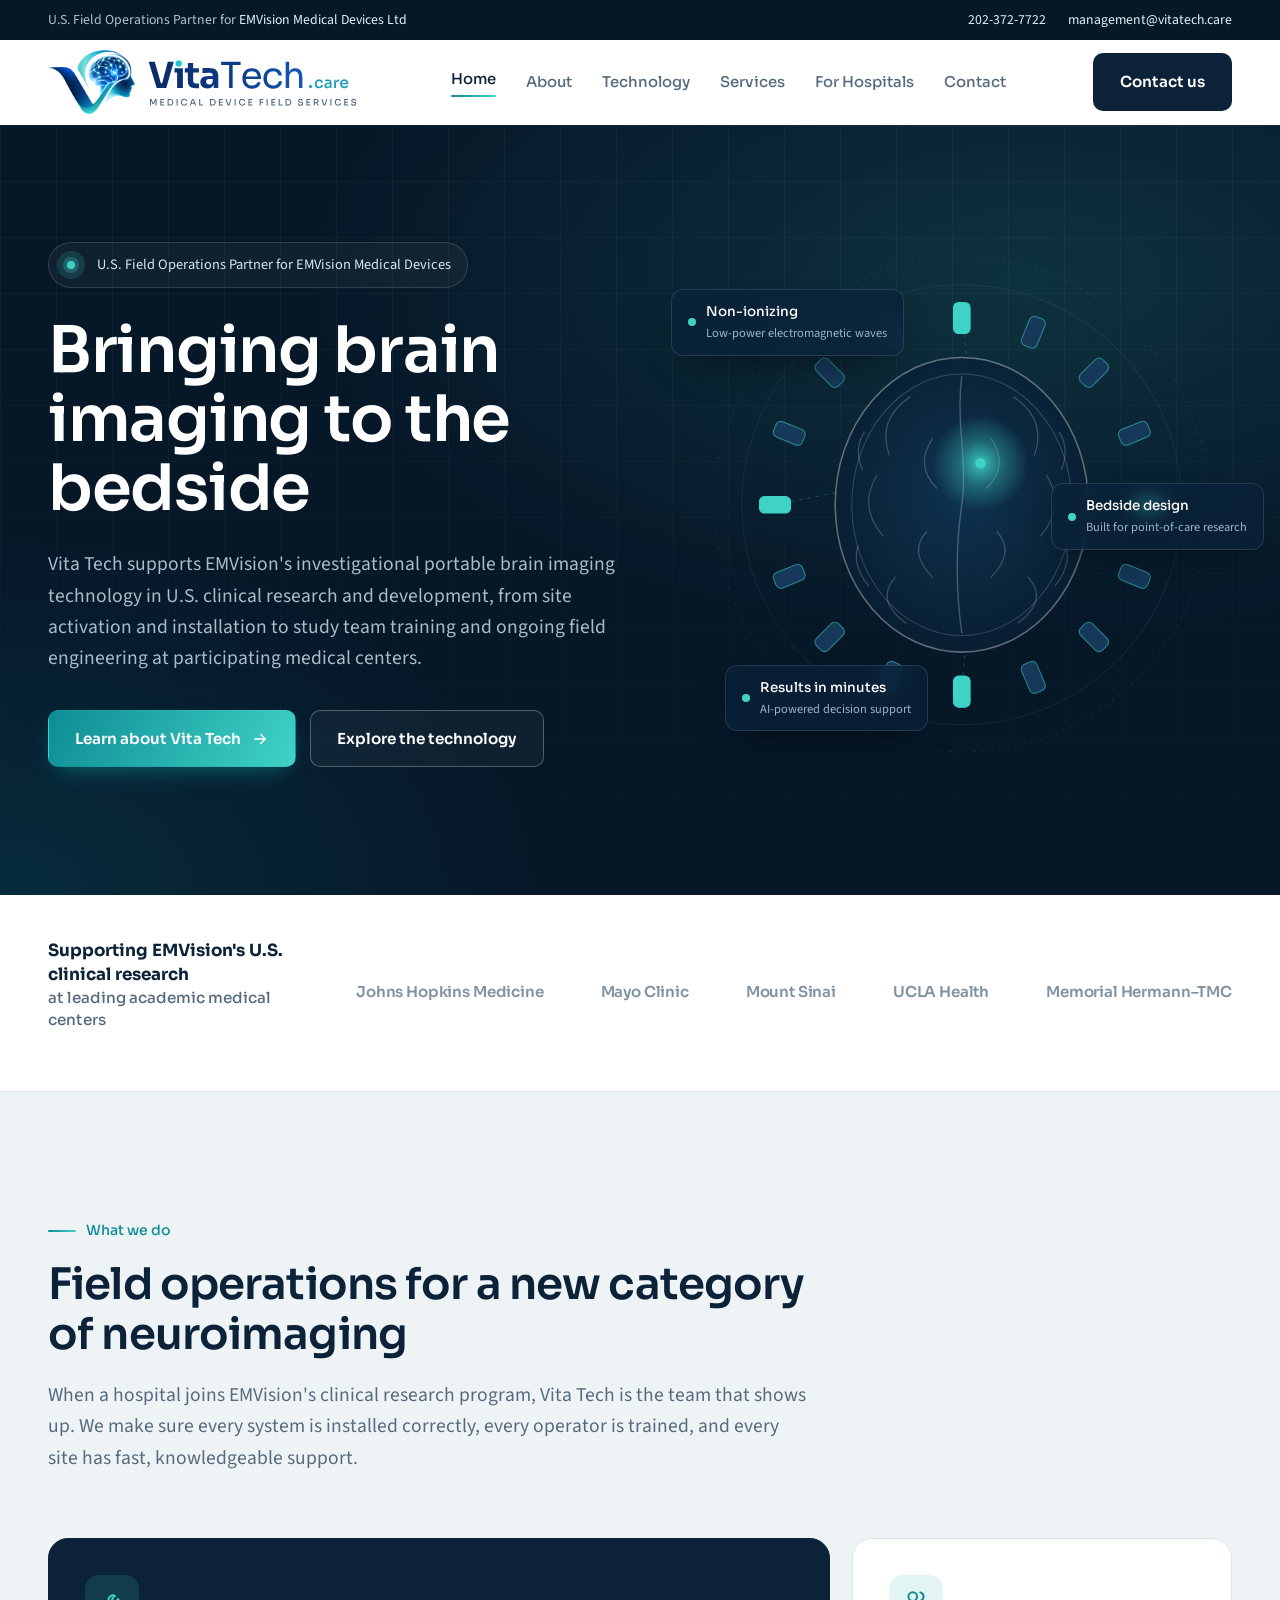
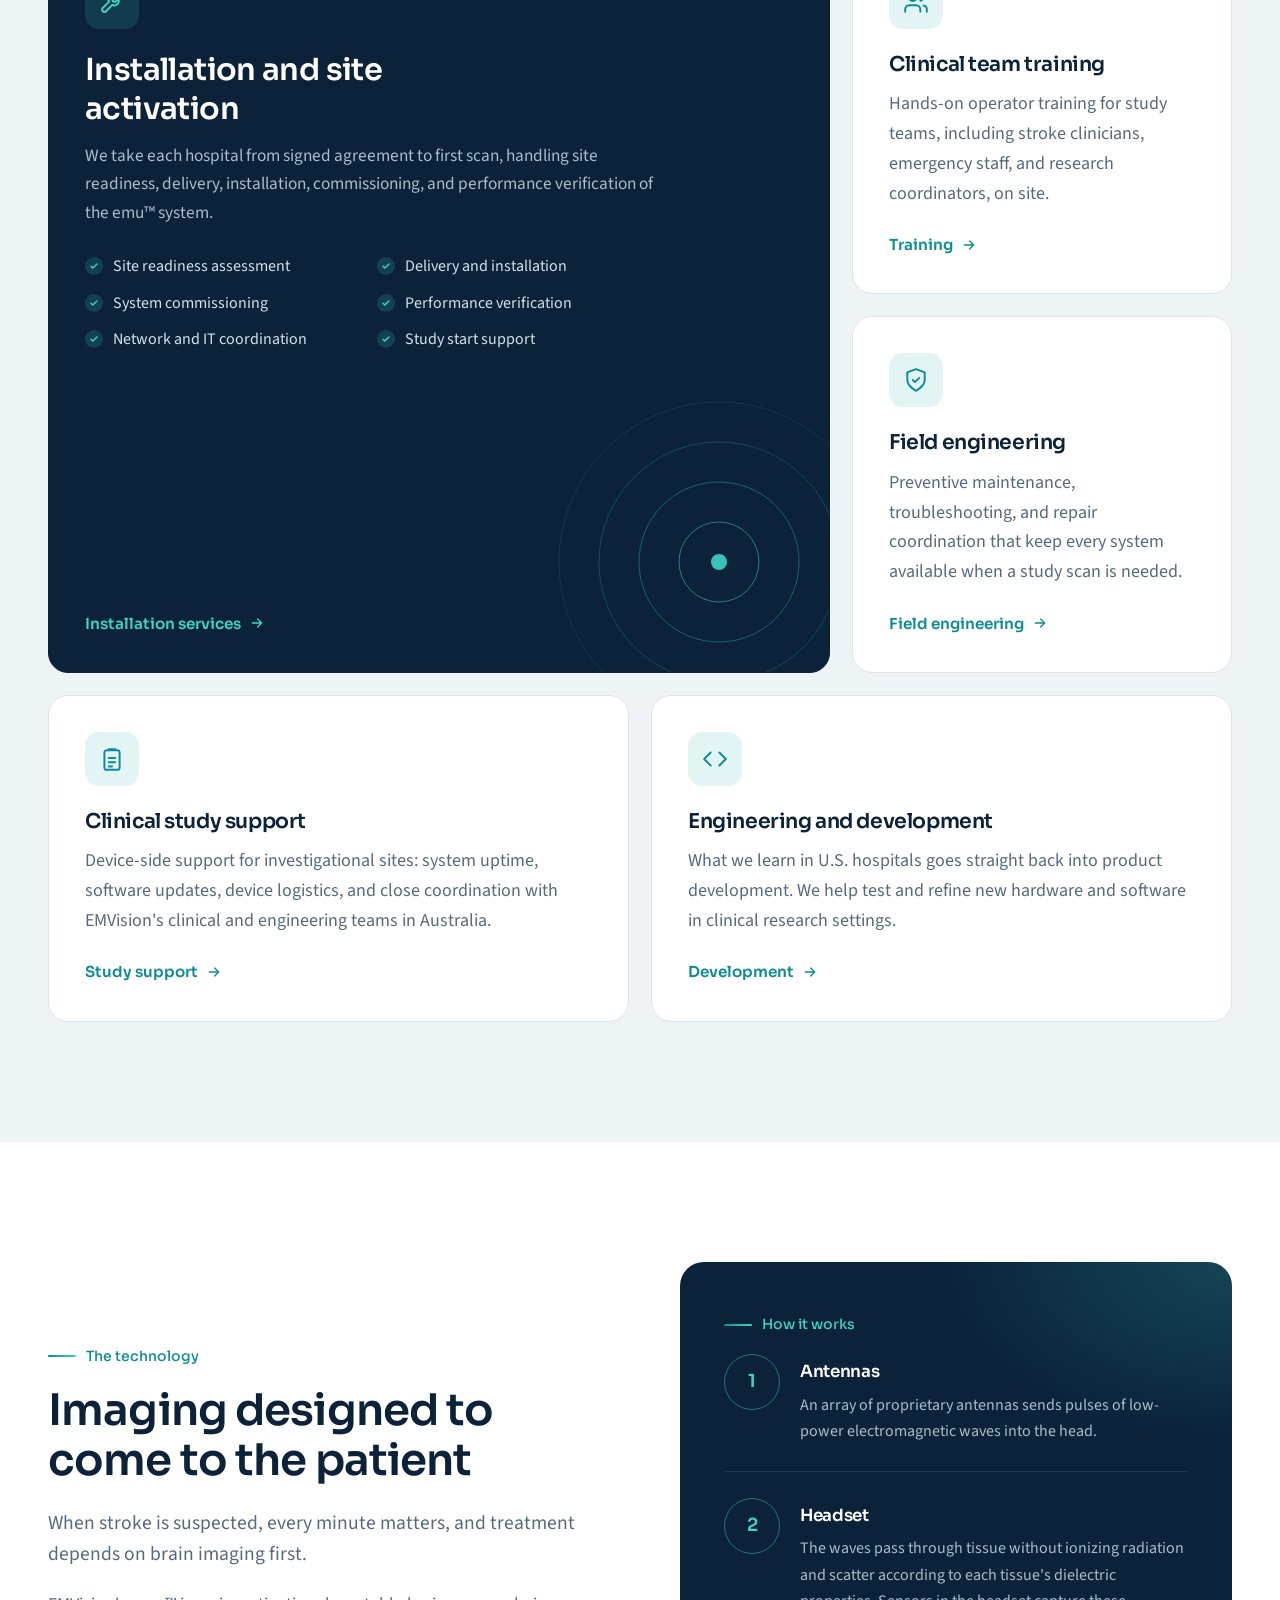
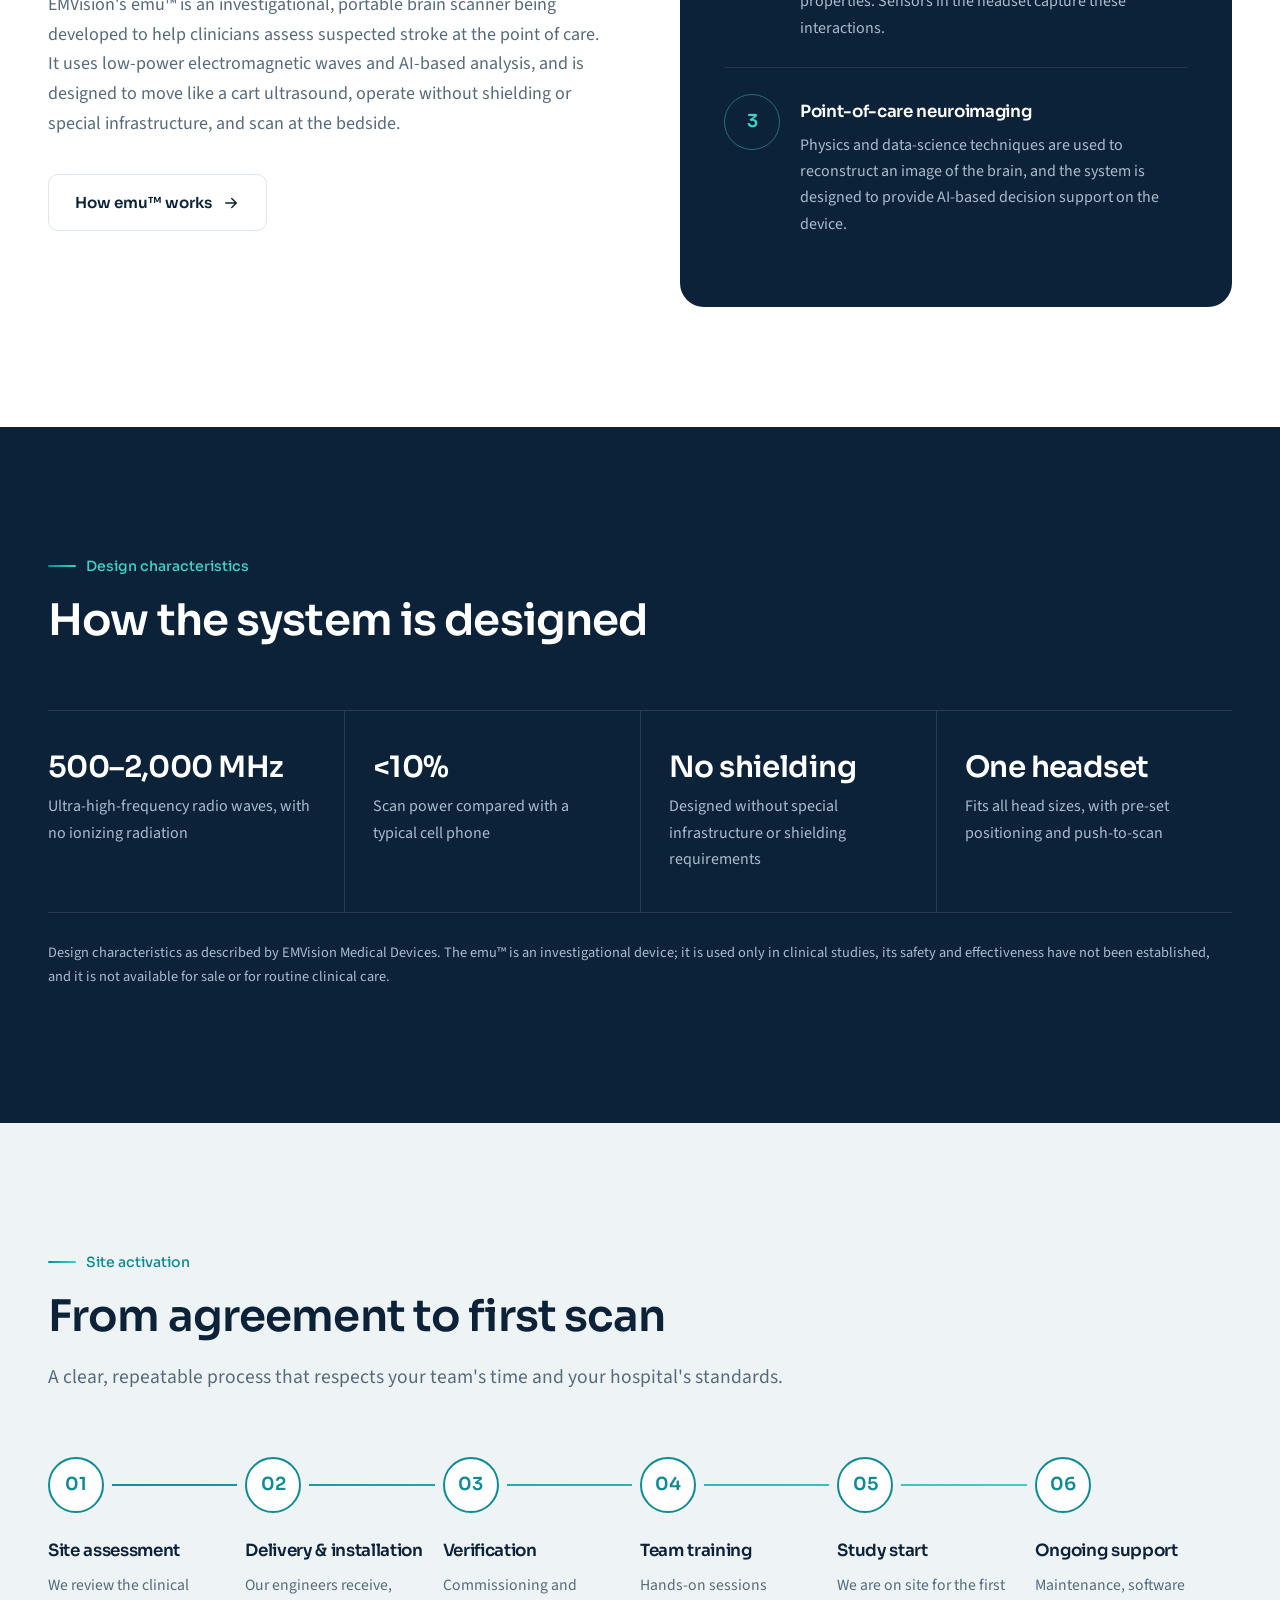
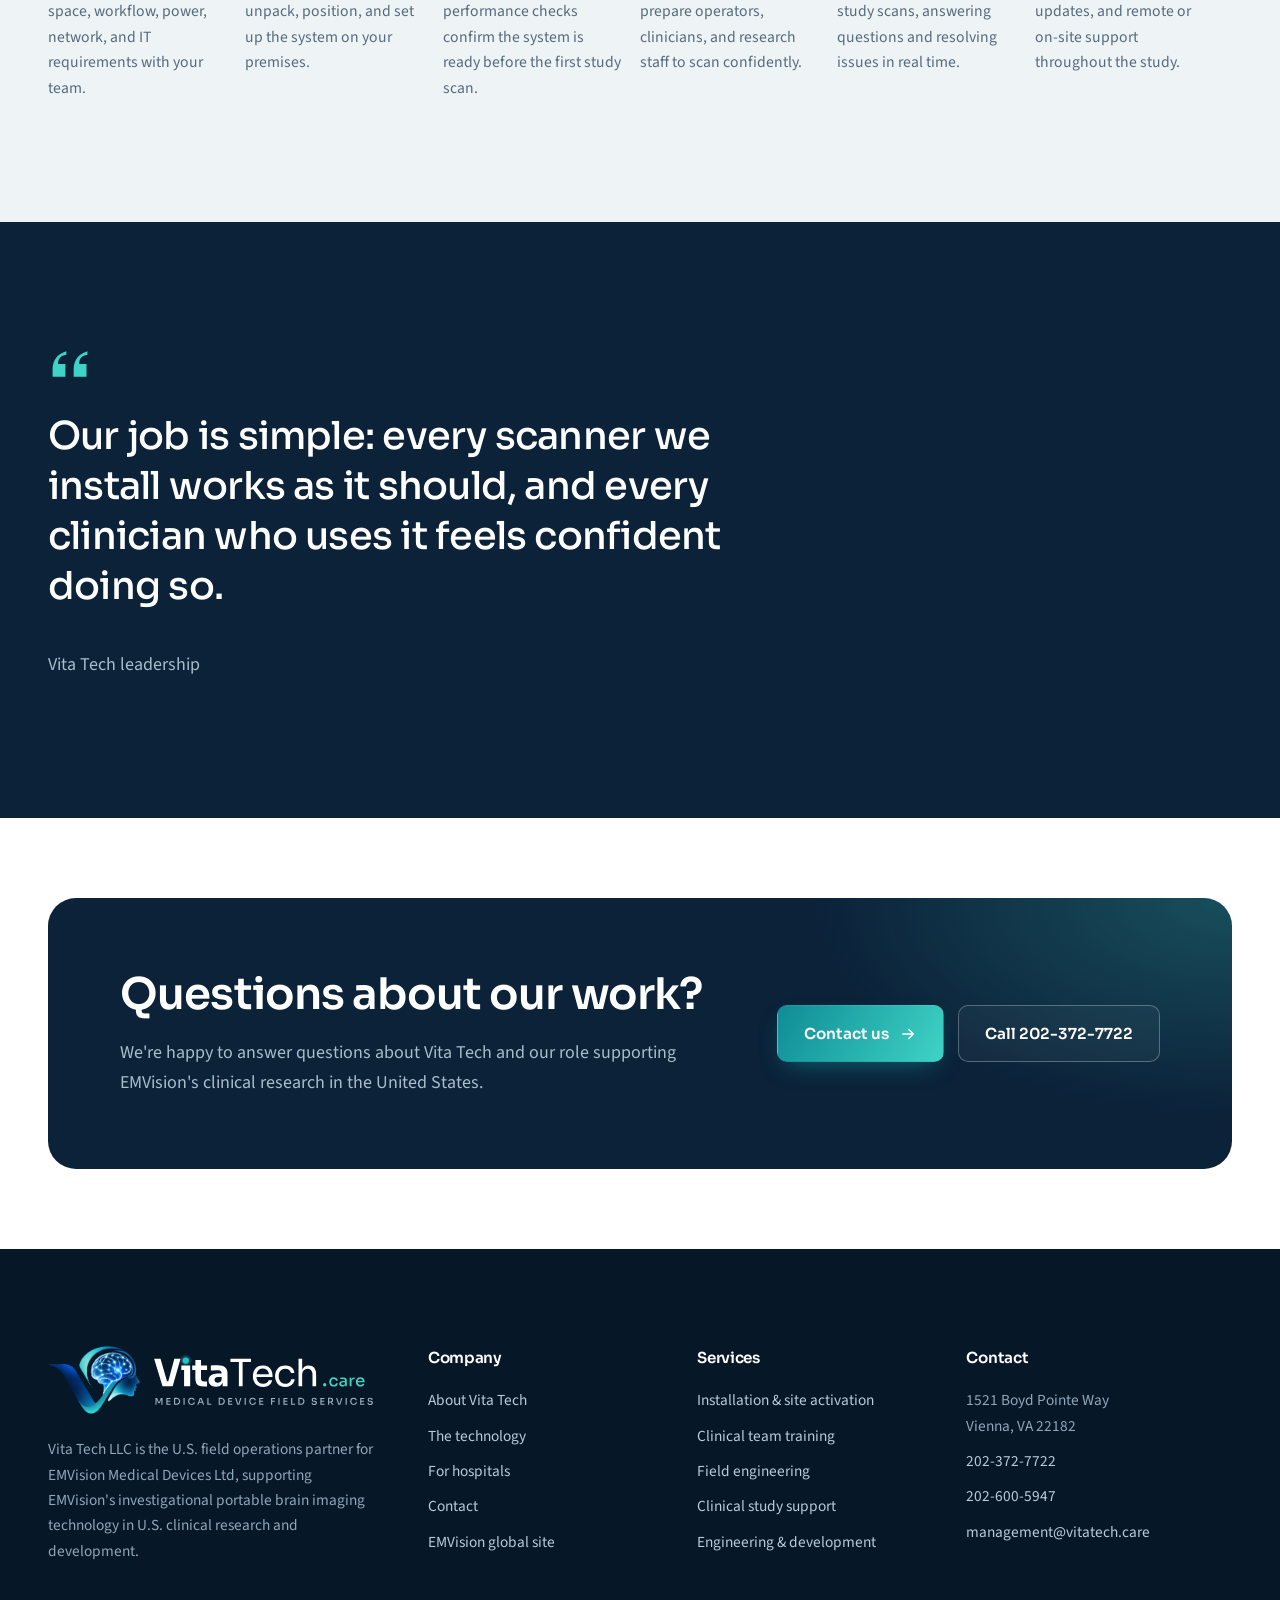
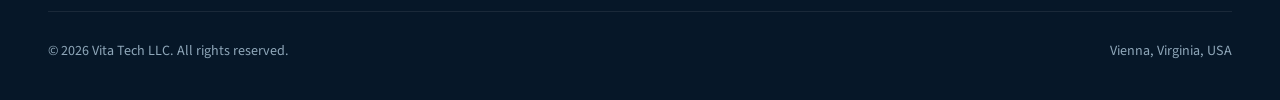
==== commit 19164da1: "Add files via upload" ====
--- a/index.html
+++ b/index.html
@@ -29,7 +29,13 @@
     <a class="logo" href="index.html"><img src="assets/logo.svg" alt="VitaTech.care, Medical Device Field Services" width="236" height="48"></a>
     <nav class="main-nav" id="main-nav" aria-label="Main">
       <ul><li><a href="index.html" class="active" aria-current="page">Home</a></li><li><a href="about.html">About</a></li><li><a href="technology.html">Technology</a></li><li><a href="services.html">Services</a></li><li><a href="hospitals.html">For Hospitals</a></li><li><a href="contact.html">Contact</a></li></ul>
-      <a class="btn btn-primary btn-block mobile-cta" href="contact.html">Contact us</a>
+      <div class="nav-foot">
+        <a class="btn btn-primary btn-block" href="contact.html">Contact us</a>
+        <div class="nav-contact">
+          <a href="tel:+12023727722"><svg viewBox="0 0 24 24" fill="none" stroke="currentColor" stroke-width="1.8" stroke-linecap="round" stroke-linejoin="round" aria-hidden="true"><path d="M22 16.9v3a2 2 0 0 1-2.2 2 19.8 19.8 0 0 1-8.6-3.1 19.5 19.5 0 0 1-6-6A19.8 19.8 0 0 1 2.1 4.2 2 2 0 0 1 4.1 2h3a2 2 0 0 1 2 1.7c.1.9.4 1.8.7 2.7a2 2 0 0 1-.5 2.1L8 9.8a16 16 0 0 0 6 6l1.3-1.3a2 2 0 0 1 2.1-.4c.9.3 1.8.6 2.7.7a2 2 0 0 1 1.7 2z"/></svg><span>202-372-7722</span></a>
+          <a href="mailto:management@vitatech.care"><svg viewBox="0 0 24 24" fill="none" stroke="currentColor" stroke-width="1.8" stroke-linecap="round" stroke-linejoin="round" aria-hidden="true"><rect x="2" y="4" width="20" height="16" rx="2"/><path d="M22 6l-10 7L2 6"/></svg><span>management@vitatech.care</span></a>
+        </div>
+      </div>
     </nav>
     <a class="btn btn-dark header-cta" href="contact.html">Contact us</a>
     <button class="nav-toggle" aria-label="Open menu" aria-expanded="false" aria-controls="main-nav"><span></span></button>
--- a/assets/styles.css
+++ b/assets/styles.css
@@ -53,7 +53,9 @@
 @media (max-width:760px){.utility .u-right{display:none}.utility .container{justify-content:center;text-align:center}}
 
 /* ---------- Header ---------- */
-.site-header{position:sticky;top:0;z-index:100;background:rgba(255,255,255,.94);backdrop-filter:blur(14px) saturate(1.4);-webkit-backdrop-filter:blur(14px) saturate(1.4);border-bottom:1px solid transparent;transition:border-color .2s,box-shadow .2s}
+.site-header{position:sticky;top:0;z-index:100;background:transparent;border-bottom:1px solid transparent;transition:border-color .2s,box-shadow .2s}
+.site-header::before{content:"";position:absolute;inset:0;z-index:-1;background:rgba(255,255,255,.94);backdrop-filter:blur(14px) saturate(1.4);-webkit-backdrop-filter:blur(14px) saturate(1.4)}
+.nav-open .site-header::before{background:#fff}
 .site-header.scrolled{border-bottom-color:var(--line);box-shadow:0 8px 24px -18px rgba(11,34,57,.35)}
 .site-header .container{display:flex;align-items:center;justify-content:space-between;height:var(--header-h);gap:24px}
 .logo{display:flex;align-items:center;gap:13px;text-decoration:none;flex:none}
@@ -78,19 +80,29 @@
 .nav-open .nav-toggle span{background:transparent}
 .nav-open .nav-toggle span::before{transform:translateY(6px) rotate(45deg)}
 .nav-open .nav-toggle span::after{transform:translateY(-6px) rotate(-45deg)}
+.nav-foot{display:none}
 @media (max-width:1060px){
   .nav-toggle{display:flex}
   .site-header .header-cta{display:none}
-  .main-nav{position:fixed;top:var(--header-h);left:0;right:0;bottom:0;background:var(--white);padding:16px 28px 40px;display:none;overflow-y:auto}
-  .nav-open .main-nav{display:block}
-  .main-nav ul{flex-direction:column;align-items:stretch}
-  .main-nav a{font-size:1.2rem;padding:16px 4px;border-bottom:1px solid var(--line);border-radius:0}
-  .main-nav a.active::after{display:none}
-  .main-nav a.active{color:var(--teal)}
-  .main-nav .mobile-cta{display:block;margin-top:24px}
+  .main-nav{position:fixed;top:var(--nav-top,var(--header-h));left:0;right:0;bottom:0;z-index:99;background:var(--white);border-top:1px solid var(--line);padding:8px 24px calc(28px + env(safe-area-inset-bottom,0px));display:flex;flex-direction:column;overflow-y:auto;opacity:0;visibility:hidden;transform:translateY(-10px);transition:opacity .22s ease,transform .22s ease,visibility 0s linear .22s}
+  .nav-open .main-nav{opacity:1;visibility:visible;transform:none;transition:opacity .22s ease,transform .22s ease,visibility 0s}
+  .main-nav ul{flex-direction:column;align-items:stretch;gap:0}
+  .main-nav li{border-bottom:1px solid var(--line)}
+  .main-nav li a{display:flex;align-items:center;justify-content:space-between;font-size:1.12rem;font-weight:500;color:var(--navy);padding:18px 4px;border-radius:0}
+  .main-nav li a:hover{background:transparent;color:var(--teal)}
+  .main-nav li a::after,.main-nav li a.active::after{content:"";display:block;flex:none;width:18px;height:18px;margin:0;border-radius:0;background:url("data:image/svg+xml,%3Csvg xmlns='http://www.w3.org/2000/svg' viewBox='0 0 24 24'%3E%3Cpath d='M9 6l6 6-6 6' fill='none' stroke='%2394A3B2' stroke-width='2' stroke-linecap='round' stroke-linejoin='round'/%3E%3C/svg%3E") center/18px no-repeat}
+  .main-nav li a.active{color:var(--teal);font-weight:600}
+  .main-nav li a.active::after{background-image:url("data:image/svg+xml,%3Csvg xmlns='http://www.w3.org/2000/svg' viewBox='0 0 24 24'%3E%3Cpath d='M9 6l6 6-6 6' fill='none' stroke='%230E8C95' stroke-width='2.4' stroke-linecap='round' stroke-linejoin='round'/%3E%3C/svg%3E")}
+  .nav-foot{display:block;margin-top:auto;padding-top:32px}
+  .nav-contact{display:grid;gap:4px;margin-top:18px}
+  .nav-foot .btn{display:flex;font-weight:600;color:#fff;font-size:1rem;padding:16px 24px;border-radius:10px;justify-content:center}
+  .nav-foot .btn:hover{background:var(--grad);color:#fff}
+  .nav-contact a{display:flex;align-items:center;justify-content:flex-start;gap:12px;padding:10px 4px;border-radius:0;background:none;font-family:var(--text);font-size:1rem;font-weight:400;color:var(--slate);border:0}
+  .nav-contact a::after{display:none}
+  .nav-contact svg{width:18px;height:18px;color:var(--teal);flex:none}
+  .nav-open{overflow:hidden}
 }
-.main-nav .mobile-cta{display:none}
-@media (max-width:1060px){.main-nav .mobile-cta{display:block}}
+@media (max-width:760px){.utility{display:none}}
 
 /* ---------- Buttons ---------- */
 .btn{display:inline-flex;align-items:center;justify-content:center;gap:10px;font-family:var(--display);font-weight:600;font-size:.95rem;padding:15px 26px;border-radius:10px;text-decoration:none;border:1.5px solid transparent;cursor:pointer;transition:transform .15s,box-shadow .2s,background .2s,color .2s,border-color .2s;white-space:nowrap}
@@ -379,3 +391,11 @@
 .form-card .form-status{margin-top:14px}
 @media (max-width:600px){.form-card{padding:26px 22px}.form-foot .btn{width:100%}}
 .info-card{display:flex;flex-direction:column}
+
+/* ---------- Small-screen polish ---------- */
+@media (max-width:480px){
+  .btn-row{gap:12px}
+  .btn-row .btn{width:100%}
+  .hero .container{padding-top:56px;padding-bottom:64px}
+  .page-hero{padding:60px 0 56px}
+}
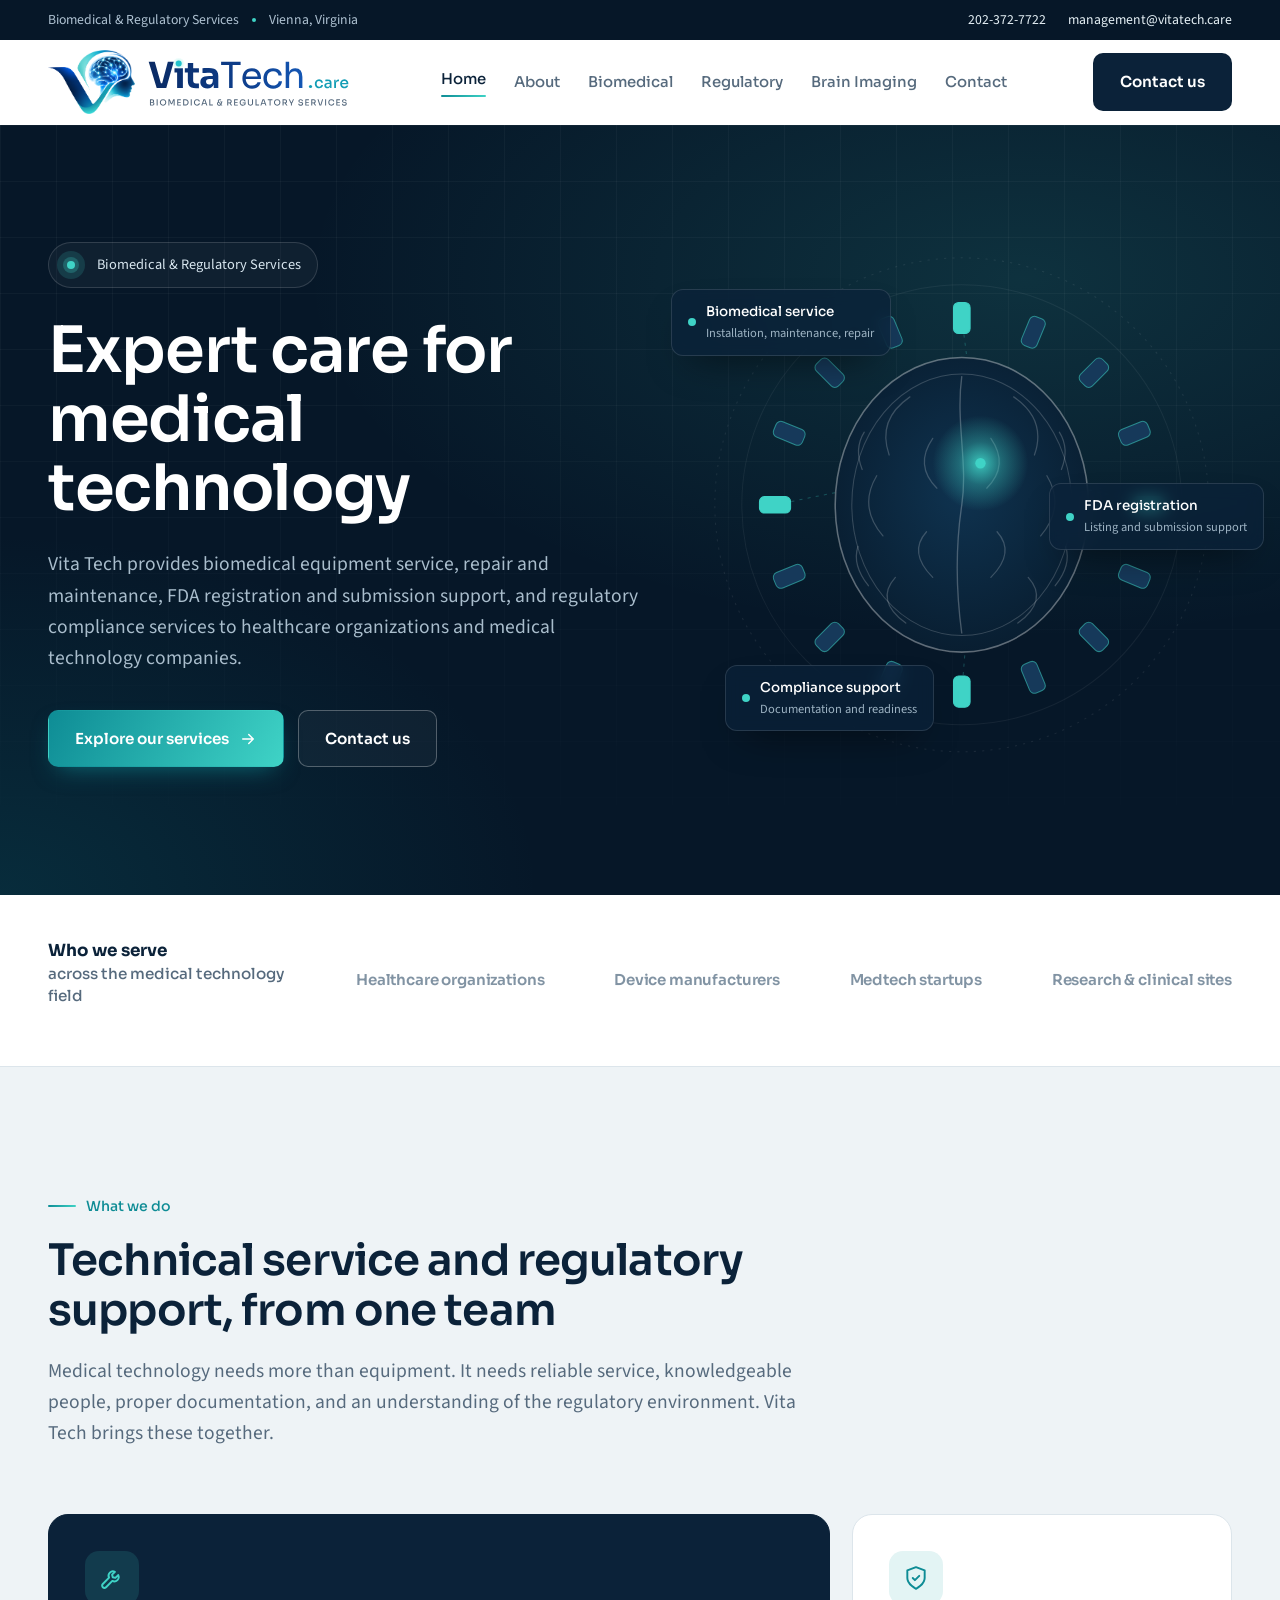
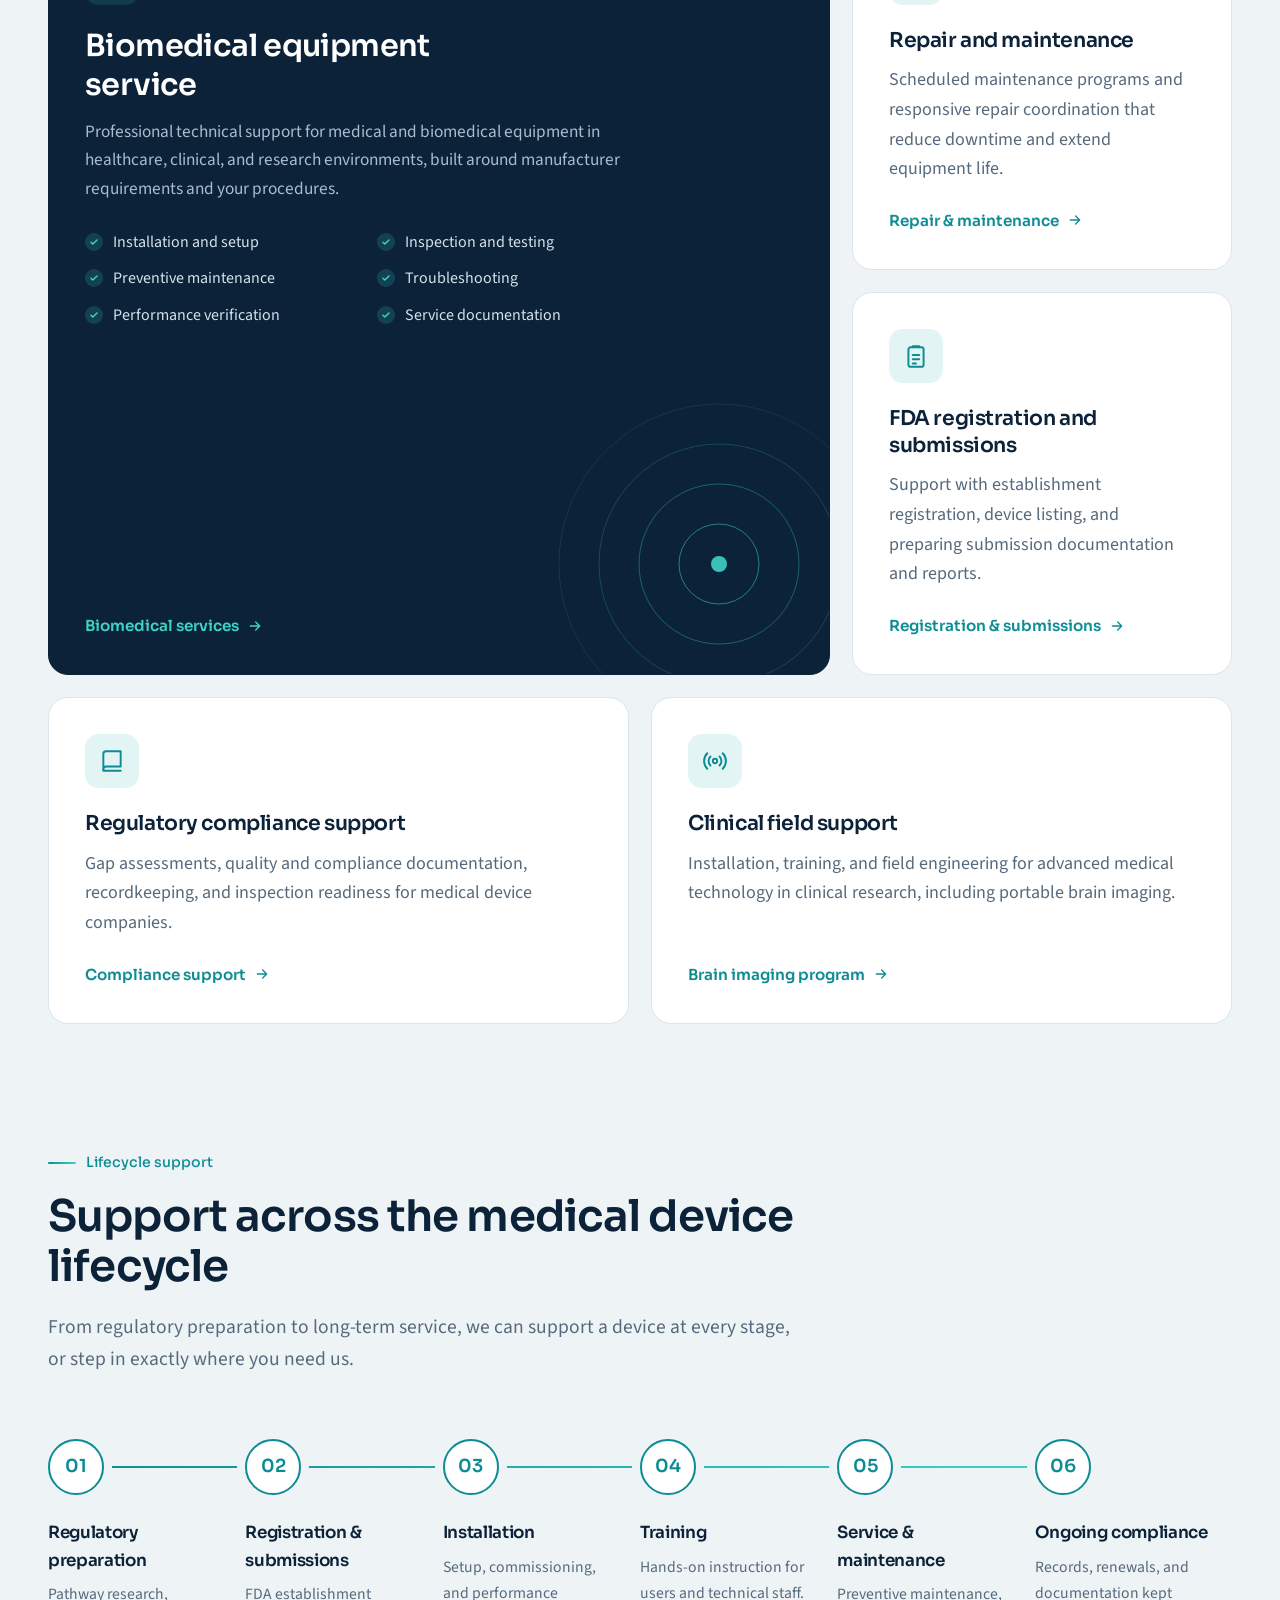
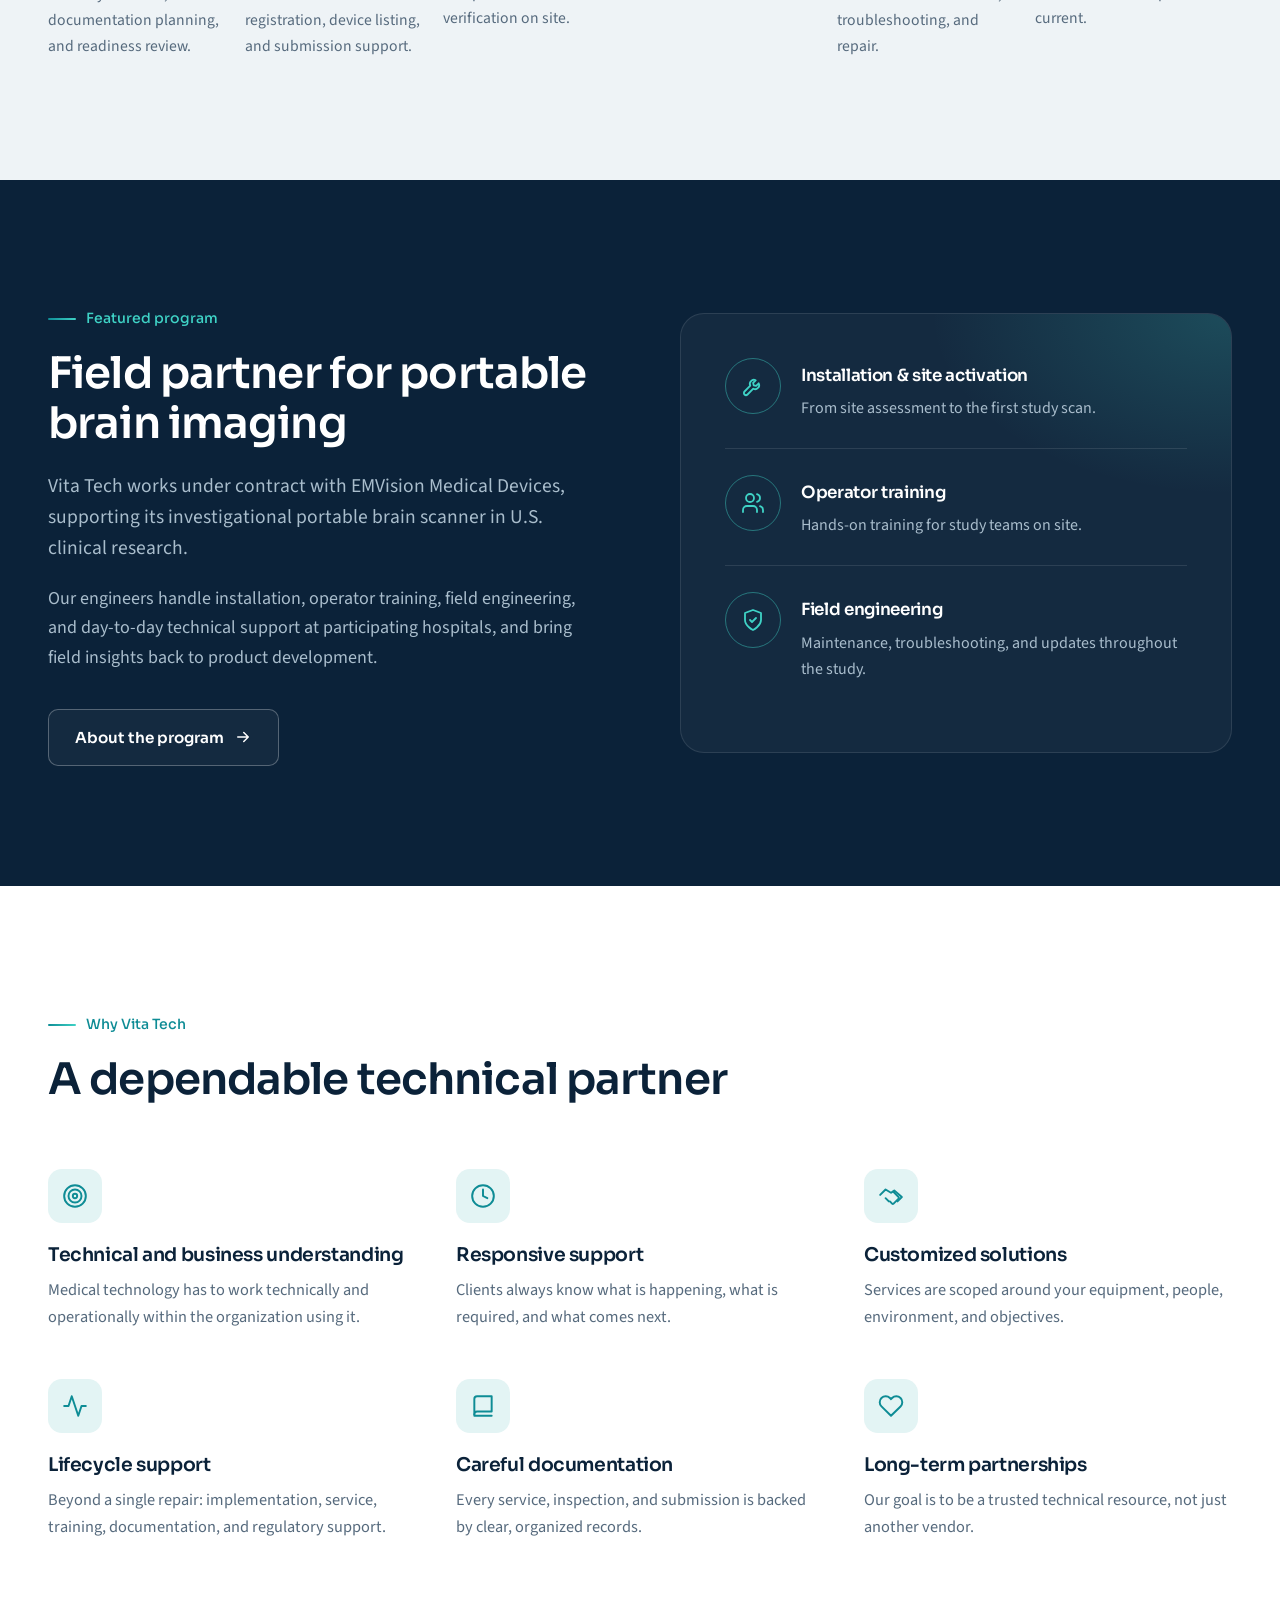
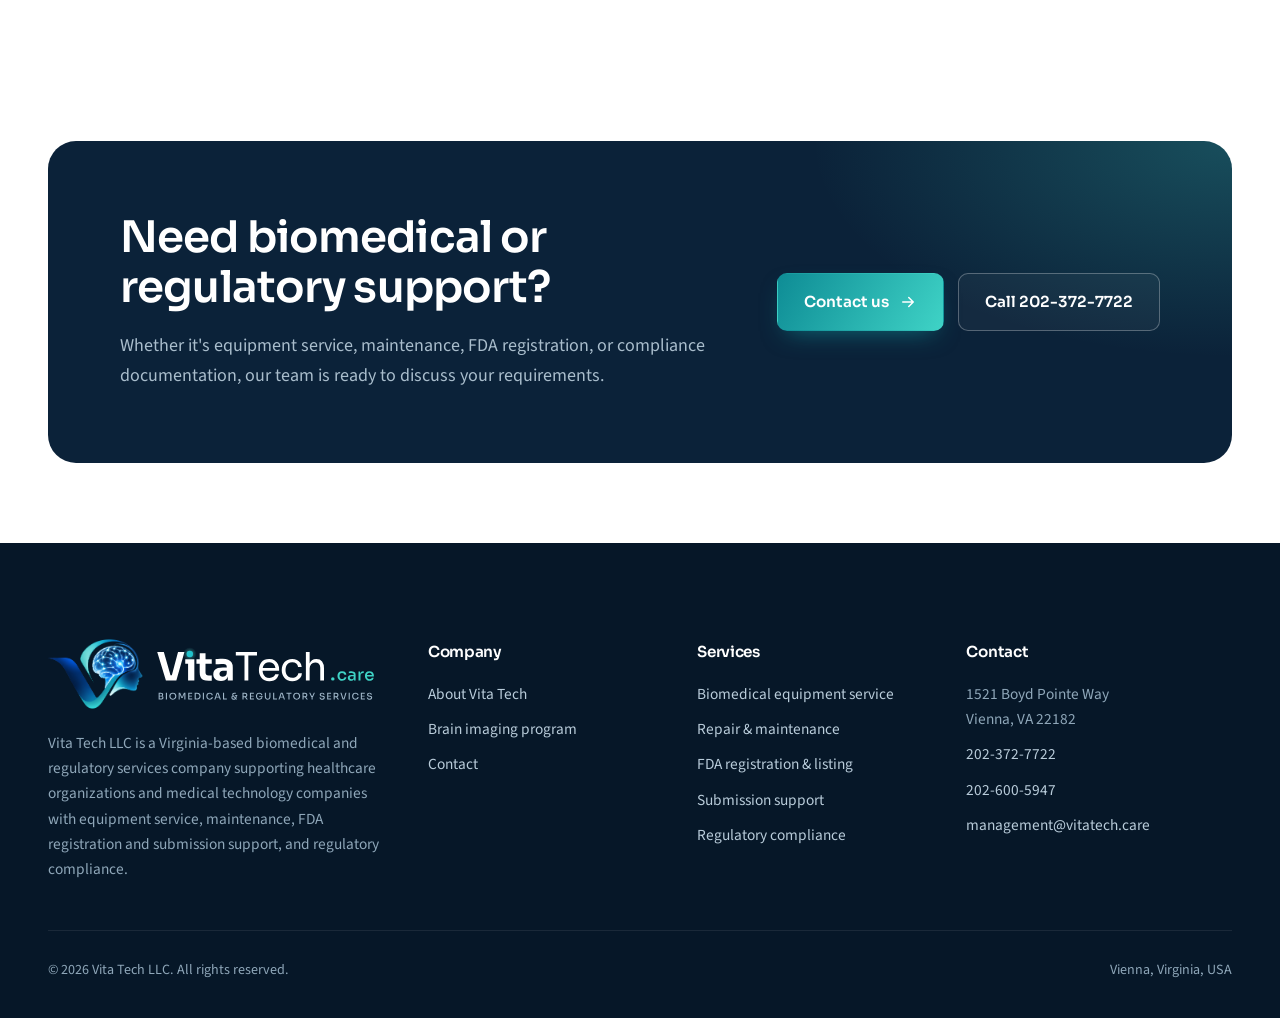
==== commit 0405c1d3: "Add files via upload" ====
--- a/index.html
+++ b/index.html
@@ -3,10 +3,10 @@
 <head>
 <meta charset="utf-8">
 <meta name="viewport" content="width=device-width, initial-scale=1">
-<title>Vita Tech | U.S. Field Operations Partner for EMVision Medical Devices</title>
-<meta name="description" content="Vita Tech LLC is the U.S. field operations partner for EMVision Medical Devices, supporting EMVision's investigational portable brain imaging technology in U.S. clinical research and development.">
-<meta property="og:title" content="Vita Tech | U.S. Field Operations Partner for EMVision Medical Devices">
-<meta property="og:description" content="Vita Tech LLC is the U.S. field operations partner for EMVision Medical Devices, supporting EMVision's investigational portable brain imaging technology in U.S. clinical research and development.">
+<title>Vita Tech | Biomedical & Regulatory Services</title>
+<meta name="description" content="Vita Tech LLC provides biomedical equipment service, repair and maintenance, FDA registration and submission support, and regulatory compliance services. Vienna, Virginia.">
+<meta property="og:title" content="Vita Tech | Biomedical & Regulatory Services">
+<meta property="og:description" content="Vita Tech LLC provides biomedical equipment service, repair and maintenance, FDA registration and submission support, and regulatory compliance services. Vienna, Virginia.">
 <meta property="og:type" content="website">
 <meta name="theme-color" content="#061728">
 <link rel="icon" href="assets/favicon.png" type="image/png">
@@ -20,15 +20,15 @@
 <a class="skip-link" href="#main">Skip to content</a>
 <div class="utility">
   <div class="container">
-    <span>U.S. Field Operations Partner for <a href="https://emvision.com.au/" target="_blank" rel="noopener">EMVision Medical Devices Ltd</a></span>
+    <span>Biomedical &amp; Regulatory Services <span class="u-sep" aria-hidden="true"></span> Vienna, Virginia</span>
     <span class="u-right"><a href="tel:+12023727722">202-372-7722</a><a href="mailto:management@vitatech.care">management@vitatech.care</a></span>
   </div>
 </div>
 <header class="site-header">
   <div class="container">
-    <a class="logo" href="index.html"><img src="assets/logo.svg" alt="VitaTech.care, Medical Device Field Services" width="236" height="48"></a>
+    <a class="logo" href="index.html"><img src="assets/logo.svg" alt="VitaTech.care, Biomedical &amp; Regulatory Services" width="230" height="48"></a>
     <nav class="main-nav" id="main-nav" aria-label="Main">
-      <ul><li><a href="index.html" class="active" aria-current="page">Home</a></li><li><a href="about.html">About</a></li><li><a href="technology.html">Technology</a></li><li><a href="services.html">Services</a></li><li><a href="hospitals.html">For Hospitals</a></li><li><a href="contact.html">Contact</a></li></ul>
+      <ul><li><a href="index.html" class="active" aria-current="page">Home</a></li><li><a href="about.html">About</a></li><li><a href="biomedical.html">Biomedical</a></li><li><a href="regulatory.html">Regulatory</a></li><li><a href="brain-imaging.html">Brain Imaging</a></li><li><a href="contact.html">Contact</a></li></ul>
       <div class="nav-foot">
         <a class="btn btn-primary btn-block" href="contact.html">Contact us</a>
         <div class="nav-contact">
@@ -46,145 +46,137 @@
 <section class="hero">
   <div class="container">
     <div>
-      <a class="hero-badge" href="https://emvision.com.au/" target="_blank" rel="noopener"><span class="dot"></span>U.S. Field Operations Partner for EMVision Medical Devices</a>
-      <h1>Bringing brain imaging to the bedside</h1>
-      <p class="lead">Vita Tech supports EMVision's investigational portable brain imaging technology in U.S. clinical research and development, from site activation and installation to study team training and ongoing field engineering at participating medical centers.</p>
+      <span class="hero-badge"><span class="dot"></span>Biomedical &amp; Regulatory Services</span>
+      <h1>Expert care for medical technology</h1>
+      <p class="lead">Vita Tech provides biomedical equipment service, repair and maintenance, FDA registration and submission support, and regulatory compliance services to healthcare organizations and medical technology companies.</p>
       <div class="btn-row">
-        <a class="btn btn-primary" href="about.html">Learn about Vita Tech <svg viewBox="0 0 24 24" fill="none" stroke="currentColor" stroke-width="2" stroke-linecap="round" stroke-linejoin="round" aria-hidden="true"><path d="M5 12h14M13 6l6 6-6 6"/></svg></a>
-        <a class="btn btn-ghost-light" href="technology.html">Explore the technology</a>
+        <a class="btn btn-primary" href="#services">Explore our services <svg viewBox="0 0 24 24" fill="none" stroke="currentColor" stroke-width="2" stroke-linecap="round" stroke-linejoin="round" aria-hidden="true"><path d="M5 12h14M13 6l6 6-6 6"/></svg></a>
+        <a class="btn btn-ghost-light" href="contact.html">Contact us</a>
       </div>
     </div>
     <div class="hero-visual">
       <svg viewBox="0 0 520 520" role="img" aria-label="Illustration of an antenna array surrounding the head, sending low-power electromagnetic waves"><defs><radialGradient id="glow" cx="50%" cy="50%" r="50%"><stop offset="0" stop-color="#3FD3C6" stop-opacity=".9"/><stop offset=".45" stop-color="#3FD3C6" stop-opacity=".35"/><stop offset="1" stop-color="#3FD3C6" stop-opacity="0"/></radialGradient><radialGradient id="core" cx="50%" cy="45%" r="60%"><stop offset="0" stop-color="#0F3350"/><stop offset="1" stop-color="#081C2E"/></radialGradient></defs><circle cx="260" cy="260" r="238" fill="none" stroke="rgba(255,255,255,.08)" stroke-dasharray="2 6"/><circle cx="260" cy="260" r="212" fill="none" stroke="rgba(255,255,255,.06)"/><circle class="wave" cx="260" cy="260" r="200"/><circle class="wave" cx="260" cy="260" r="200"/><circle class="wave" cx="260" cy="260" r="200"/><line x1="260.0" y1="80.0" x2="278" y2="220" stroke="rgba(63,211,198,.28)" stroke-dasharray="3 5"/><line x1="440.0" y1="260.0" x2="278" y2="220" stroke="rgba(63,211,198,.28)" stroke-dasharray="3 5"/><line x1="260.0" y1="440.0" x2="278" y2="220" stroke="rgba(63,211,198,.28)" stroke-dasharray="3 5"/><line x1="80.0" y1="260.0" x2="278" y2="220" stroke="rgba(63,211,198,.28)" stroke-dasharray="3 5"/><rect class="antenna on" x="252.0" y="65.0" width="16" height="30" rx="5" transform="rotate(0.0 260.0 80.0)"/><rect class="antenna" x="320.9" y="78.7" width="16" height="30" rx="5" transform="rotate(22.5 328.9 93.7)"/><rect class="antenna" x="379.3" y="117.7" width="16" height="30" rx="5" transform="rotate(45.0 387.3 132.7)"/><rect class="antenna" x="418.3" y="176.1" width="16" height="30" rx="5" transform="rotate(67.5 426.3 191.1)"/><rect class="antenna on" x="432.0" y="245.0" width="16" height="30" rx="5" transform="rotate(90.0 440.0 260.0)"/><rect class="antenna" x="418.3" y="313.9" width="16" height="30" rx="5" transform="rotate(112.5 426.3 328.9)"/><rect class="antenna" x="379.3" y="372.3" width="16" height="30" rx="5" transform="rotate(135.0 387.3 387.3)"/><rect class="antenna" x="320.9" y="411.3" width="16" height="30" rx="5" transform="rotate(157.5 328.9 426.3)"/><rect class="antenna on" x="252.0" y="425.0" width="16" height="30" rx="5" transform="rotate(180.0 260.0 440.0)"/><rect class="antenna" x="183.1" y="411.3" width="16" height="30" rx="5" transform="rotate(202.5 191.1 426.3)"/><rect class="antenna" x="124.7" y="372.3" width="16" height="30" rx="5" transform="rotate(225.0 132.7 387.3)"/><rect class="antenna" x="85.7" y="313.9" width="16" height="30" rx="5" transform="rotate(247.5 93.7 328.9)"/><rect class="antenna on" x="72.0" y="245.0" width="16" height="30" rx="5" transform="rotate(270.0 80.0 260.0)"/><rect class="antenna" x="85.7" y="176.1" width="16" height="30" rx="5" transform="rotate(292.5 93.7 191.1)"/><rect class="antenna" x="124.7" y="117.7" width="16" height="30" rx="5" transform="rotate(315.0 132.7 132.7)"/><rect class="antenna" x="183.1" y="78.7" width="16" height="30" rx="5" transform="rotate(337.5 191.1 93.7)"/><ellipse cx="260" cy="260" rx="122" ry="142" fill="url(#core)" stroke="rgba(255,255,255,.35)" stroke-width="1.5"/><ellipse cx="260" cy="260" rx="106" ry="126" fill="none" stroke="rgba(255,255,255,.18)" stroke-width="1"/><path d="M260 136 C254 180 266 220 260 260 S254 340 260 384" fill="none" stroke="rgba(255,255,255,.25)" stroke-width="1.3"/><path d="M210 156 Q178 178 190 212" fill="none" stroke="rgba(255,255,255,.2)" stroke-width="1.2" stroke-linecap="round"/><path d="M310 156 Q342 178 330 212" fill="none" stroke="rgba(255,255,255,.2)" stroke-width="1.2" stroke-linecap="round"/><path d="M178 232 Q160 262 184 290" fill="none" stroke="rgba(255,255,255,.2)" stroke-width="1.2" stroke-linecap="round"/><path d="M342 232 Q360 262 336 290" fill="none" stroke="rgba(255,255,255,.2)" stroke-width="1.2" stroke-linecap="round"/><path d="M196 330 Q176 352 206 374" fill="none" stroke="rgba(255,255,255,.2)" stroke-width="1.2" stroke-linecap="round"/><path d="M324 330 Q344 352 314 374" fill="none" stroke="rgba(255,255,255,.2)" stroke-width="1.2" stroke-linecap="round"/><path d="M232 196 Q214 222 236 244" fill="none" stroke="rgba(255,255,255,.2)" stroke-width="1.2" stroke-linecap="round"/><path d="M288 196 Q306 222 284 244" fill="none" stroke="rgba(255,255,255,.2)" stroke-width="1.2" stroke-linecap="round"/><path d="M226 286 Q208 306 232 330" fill="none" stroke="rgba(255,255,255,.2)" stroke-width="1.2" stroke-linecap="round"/><path d="M294 286 Q312 306 288 330" fill="none" stroke="rgba(255,255,255,.2)" stroke-width="1.2" stroke-linecap="round"/><path d="M166 190 Q156 206 164 226" fill="none" stroke="rgba(255,255,255,.2)" stroke-width="1.2" stroke-linecap="round"/><path d="M354 190 Q364 206 356 226" fill="none" stroke="rgba(255,255,255,.2)" stroke-width="1.2" stroke-linecap="round"/><path d="M160 300 Q154 318 170 338" fill="none" stroke="rgba(255,255,255,.2)" stroke-width="1.2" stroke-linecap="round"/><path d="M360 300 Q366 318 350 338" fill="none" stroke="rgba(255,255,255,.2)" stroke-width="1.2" stroke-linecap="round"/><circle cx="278" cy="220" r="46" fill="url(#glow)"/><circle cx="278" cy="220" r="5" fill="#3FD3C6"/></svg>
-      <div class="chip chip-1"><i></i><div>Non-ionizing<small>Low-power electromagnetic waves</small></div></div>
-      <div class="chip chip-2"><i></i><div>Bedside design<small>Built for point-of-care research</small></div></div>
-      <div class="chip chip-3"><i></i><div>Results in minutes<small>AI-powered decision support</small></div></div>
-    </div>
-  </div>
-</section>
-
-<section class="affil" aria-label="U.S. clinical sites">
-  <div class="container">
-    <p class="affil-lead"><strong>Supporting EMVision's U.S. clinical research</strong>at leading academic medical centers</p>
+      <div class="chip chip-1"><i></i><div>Biomedical service<small>Installation, maintenance, repair</small></div></div>
+      <div class="chip chip-2"><i></i><div>FDA registration<small>Listing and submission support</small></div></div>
+      <div class="chip chip-3"><i></i><div>Compliance support<small>Documentation and readiness</small></div></div>
+    </div>
+  </div>
+</section>
+
+<section class="affil" aria-label="Who we serve">
+  <div class="container">
+    <p class="affil-lead"><strong>Who we serve</strong>across the medical technology field</p>
     <div class="sites">
-      <span>Johns Hopkins Medicine</span><span>Mayo Clinic</span><span>Mount Sinai</span><span>UCLA Health</span><span>Memorial Hermann&ndash;TMC</span>
-    </div>
-  </div>
-</section>
-
-<section class="section bg-mist">
+      <span>Healthcare organizations</span><span>Device manufacturers</span><span>Medtech startups</span><span>Research &amp; clinical sites</span>
+    </div>
+  </div>
+</section>
+
+<section class="section bg-mist" id="services">
   <div class="container">
     <div class="section-head">
       <span class="kicker">What we do</span>
-      <h2>Field operations for a new category of neuroimaging</h2>
-      <p class="lead">When a hospital joins EMVision's clinical research program, Vita Tech is the team that shows up. We make sure every system is installed correctly, every operator is trained, and every site has fast, knowledgeable support.</p>
+      <h2>Technical service and regulatory support, from one team</h2>
+      <p class="lead">Medical technology needs more than equipment. It needs reliable service, knowledgeable people, proper documentation, and an understanding of the regulatory environment. Vita Tech brings these together.</p>
     </div>
     <div class="bento">
       <article class="tile tile-lg">
         <svg class="tile-art" viewBox="0 0 340 340" aria-hidden="true"><circle cx="170" cy="170" r="40" fill="none" stroke="rgba(63,211,198,0.6)"/><circle cx="170" cy="170" r="80" fill="none" stroke="rgba(63,211,198,0.4)"/><circle cx="170" cy="170" r="120" fill="none" stroke="rgba(63,211,198,0.25)"/><circle cx="170" cy="170" r="160" fill="none" stroke="rgba(63,211,198,0.14)"/><circle cx="170" cy="170" r="8" fill="#3FD3C6"/></svg>
         <span class="icon"><svg viewBox="0 0 24 24" fill="none" stroke="currentColor" stroke-width="1.8" stroke-linecap="round" stroke-linejoin="round" aria-hidden="true"><path d="M14.7 6.3a4 4 0 0 0-5.4 5.4L3.5 17.5a2.1 2.1 0 0 0 3 3l5.8-5.8a4 4 0 0 0 5.4-5.4l-2.6 2.6-2.4-.6-.6-2.4z"/></svg></span>
-        <h3>Installation and site activation</h3>
-        <p>We take each hospital from signed agreement to first scan, handling site readiness, delivery, installation, commissioning, and performance verification of the emu&trade; system.</p>
+        <h3>Biomedical equipment service</h3>
+        <p>Professional technical support for medical and biomedical equipment in healthcare, clinical, and research environments, built around manufacturer requirements and your procedures.</p>
         <ul class="check-inline">
-          <li>Site readiness assessment</li><li>Delivery and installation</li>
-          <li>System commissioning</li><li>Performance verification</li>
-          <li>Network and IT coordination</li><li>Study start support</li>
-        </ul>
-        <a class="text-link" href="services.html#installation">Installation services <svg viewBox="0 0 24 24" fill="none" stroke="currentColor" stroke-width="2" stroke-linecap="round" stroke-linejoin="round" aria-hidden="true"><path d="M5 12h14M13 6l6 6-6 6"/></svg></a>
-      </article>
-      <article class="tile tile-md">
-        <span class="icon"><svg viewBox="0 0 24 24" fill="none" stroke="currentColor" stroke-width="1.8" stroke-linecap="round" stroke-linejoin="round" aria-hidden="true"><path d="M16 21v-2a4 4 0 0 0-4-4H6a4 4 0 0 0-4 4v2"/><circle cx="9" cy="7" r="4"/><path d="M22 21v-2a4 4 0 0 0-3-3.87M16 3.13a4 4 0 0 1 0 7.75"/></svg></span>
-        <h3>Clinical team training</h3>
-        <p>Hands-on operator training for study teams, including stroke clinicians, emergency staff, and research coordinators, on site.</p>
-        <a class="text-link" href="services.html#training">Training <svg viewBox="0 0 24 24" fill="none" stroke="currentColor" stroke-width="2" stroke-linecap="round" stroke-linejoin="round" aria-hidden="true"><path d="M5 12h14M13 6l6 6-6 6"/></svg></a>
+          <li>Installation and setup</li><li>Inspection and testing</li>
+          <li>Preventive maintenance</li><li>Troubleshooting</li>
+          <li>Performance verification</li><li>Service documentation</li>
+        </ul>
+        <a class="text-link" href="biomedical.html">Biomedical services <svg viewBox="0 0 24 24" fill="none" stroke="currentColor" stroke-width="2" stroke-linecap="round" stroke-linejoin="round" aria-hidden="true"><path d="M5 12h14M13 6l6 6-6 6"/></svg></a>
       </article>
       <article class="tile tile-md">
         <span class="icon"><svg viewBox="0 0 24 24" fill="none" stroke="currentColor" stroke-width="1.8" stroke-linecap="round" stroke-linejoin="round" aria-hidden="true"><path d="M12 22s8-4 8-10V5l-8-3-8 3v7c0 6 8 10 8 10z"/><path d="M9 12l2 2 4-4"/></svg></span>
-        <h3>Field engineering</h3>
-        <p>Preventive maintenance, troubleshooting, and repair coordination that keep every system available when a study scan is needed.</p>
-        <a class="text-link" href="services.html#field-engineering">Field engineering <svg viewBox="0 0 24 24" fill="none" stroke="currentColor" stroke-width="2" stroke-linecap="round" stroke-linejoin="round" aria-hidden="true"><path d="M5 12h14M13 6l6 6-6 6"/></svg></a>
+        <h3>Repair and maintenance</h3>
+        <p>Scheduled maintenance programs and responsive repair coordination that reduce downtime and extend equipment life.</p>
+        <a class="text-link" href="biomedical.html#repair">Repair &amp; maintenance <svg viewBox="0 0 24 24" fill="none" stroke="currentColor" stroke-width="2" stroke-linecap="round" stroke-linejoin="round" aria-hidden="true"><path d="M5 12h14M13 6l6 6-6 6"/></svg></a>
+      </article>
+      <article class="tile tile-md">
+        <span class="icon"><svg viewBox="0 0 24 24" fill="none" stroke="currentColor" stroke-width="1.8" stroke-linecap="round" stroke-linejoin="round" aria-hidden="true"><rect x="5" y="4" width="14" height="18" rx="2"/><path d="M9 4V3h6v1M9 11h6M9 15h6M9 19h3"/></svg></span>
+        <h3>FDA registration and submissions</h3>
+        <p>Support with establishment registration, device listing, and preparing submission documentation and reports.</p>
+        <a class="text-link" href="regulatory.html#registration">Registration &amp; submissions <svg viewBox="0 0 24 24" fill="none" stroke="currentColor" stroke-width="2" stroke-linecap="round" stroke-linejoin="round" aria-hidden="true"><path d="M5 12h14M13 6l6 6-6 6"/></svg></a>
       </article>
       <article class="tile tile-half">
-        <span class="icon"><svg viewBox="0 0 24 24" fill="none" stroke="currentColor" stroke-width="1.8" stroke-linecap="round" stroke-linejoin="round" aria-hidden="true"><rect x="5" y="4" width="14" height="18" rx="2"/><path d="M9 4V3h6v1M9 11h6M9 15h6M9 19h3"/></svg></span>
-        <h3>Clinical study support</h3>
-        <p>Device-side support for investigational sites: system uptime, software updates, device logistics, and close coordination with EMVision's clinical and engineering teams in Australia.</p>
-        <a class="text-link" href="services.html#study-support">Study support <svg viewBox="0 0 24 24" fill="none" stroke="currentColor" stroke-width="2" stroke-linecap="round" stroke-linejoin="round" aria-hidden="true"><path d="M5 12h14M13 6l6 6-6 6"/></svg></a>
+        <span class="icon"><svg viewBox="0 0 24 24" fill="none" stroke="currentColor" stroke-width="1.8" stroke-linecap="round" stroke-linejoin="round" aria-hidden="true"><path d="M4 19.5A2.5 2.5 0 0 1 6.5 17H20V3H6.5A2.5 2.5 0 0 0 4 5.5z"/><path d="M4 19.5V21h16"/></svg></span>
+        <h3>Regulatory compliance support</h3>
+        <p>Gap assessments, quality and compliance documentation, recordkeeping, and inspection readiness for medical device companies.</p>
+        <a class="text-link" href="regulatory.html#compliance">Compliance support <svg viewBox="0 0 24 24" fill="none" stroke="currentColor" stroke-width="2" stroke-linecap="round" stroke-linejoin="round" aria-hidden="true"><path d="M5 12h14M13 6l6 6-6 6"/></svg></a>
       </article>
       <article class="tile tile-half">
-        <span class="icon"><svg viewBox="0 0 24 24" fill="none" stroke="currentColor" stroke-width="1.8" stroke-linecap="round" stroke-linejoin="round" aria-hidden="true"><path d="M16 18l6-6-6-6M8 6l-6 6 6 6"/></svg></span>
-        <h3>Engineering and development</h3>
-        <p>What we learn in U.S. hospitals goes straight back into product development. We help test and refine new hardware and software in clinical research settings.</p>
-        <a class="text-link" href="services.html#development">Development <svg viewBox="0 0 24 24" fill="none" stroke="currentColor" stroke-width="2" stroke-linecap="round" stroke-linejoin="round" aria-hidden="true"><path d="M5 12h14M13 6l6 6-6 6"/></svg></a>
-      </article>
-    </div>
-  </div>
-</section>
-
-<section class="section">
+        <span class="icon"><svg viewBox="0 0 24 24" fill="none" stroke="currentColor" stroke-width="1.8" stroke-linecap="round" stroke-linejoin="round" aria-hidden="true"><circle cx="12" cy="12" r="2"/><path d="M16.2 7.8a6 6 0 0 1 0 8.4M7.8 16.2a6 6 0 0 1 0-8.4M19.1 4.9a10 10 0 0 1 0 14.2M4.9 19.1a10 10 0 0 1 0-14.2"/></svg></span>
+        <h3>Clinical field support</h3>
+        <p>Installation, training, and field engineering for advanced medical technology in clinical research, including portable brain imaging.</p>
+        <a class="text-link" href="brain-imaging.html">Brain imaging program <svg viewBox="0 0 24 24" fill="none" stroke="currentColor" stroke-width="2" stroke-linecap="round" stroke-linejoin="round" aria-hidden="true"><path d="M5 12h14M13 6l6 6-6 6"/></svg></a>
+      </article>
+    </div>
+  </div>
+</section>
+
+<section class="section bg-mist" style="padding-top:0">
+  <div class="container">
+    <div class="section-head">
+      <span class="kicker">Lifecycle support</span>
+      <h2>Support across the medical device lifecycle</h2>
+      <p class="lead">From regulatory preparation to long-term service, we can support a device at every stage, or step in exactly where you need us.</p>
+    </div>
+    <ol class="timeline">
+  <li><span class="node"></span><h4>Regulatory preparation</h4><p>Pathway research, documentation planning, and readiness review.</p></li>
+  <li><span class="node"></span><h4>Registration &amp; submissions</h4><p>FDA establishment registration, device listing, and submission support.</p></li>
+  <li><span class="node"></span><h4>Installation</h4><p>Setup, commissioning, and performance verification on site.</p></li>
+  <li><span class="node"></span><h4>Training</h4><p>Hands-on instruction for users and technical staff.</p></li>
+  <li><span class="node"></span><h4>Service &amp; maintenance</h4><p>Preventive maintenance, troubleshooting, and repair.</p></li>
+  <li><span class="node"></span><h4>Ongoing compliance</h4><p>Records, renewals, and documentation kept current.</p></li>
+</ol>
+  </div>
+</section>
+
+<section class="section on-dark">
   <div class="container split">
     <div>
-      <span class="kicker">The technology</span>
-      <h2>Imaging designed to come to the patient</h2>
-      <p class="lead" style="margin-top:22px">When stroke is suspected, every minute matters, and treatment depends on brain imaging first.</p>
-      <p class="muted">EMVision's emu&trade; is an investigational, portable brain scanner being developed to help clinicians assess suspected stroke at the point of care. It uses low-power electromagnetic waves and AI-based analysis, and is designed to move like a cart ultrasound, operate without shielding or special infrastructure, and scan at the bedside.</p>
-      <div class="btn-row"><a class="btn btn-outline" href="technology.html">How emu&trade; works <svg viewBox="0 0 24 24" fill="none" stroke="currentColor" stroke-width="2" stroke-linecap="round" stroke-linejoin="round" aria-hidden="true"><path d="M5 12h14M13 6l6 6-6 6"/></svg></a></div>
-    </div>
-    <div class="panel on-dark">
-      <span class="kicker">How it works</span>
+      <span class="kicker">Featured program</span>
+      <h2>Field partner for portable brain imaging</h2>
+      <p class="lead" style="margin-top:22px">Vita Tech works under contract with EMVision Medical Devices, supporting its investigational portable brain scanner in U.S. clinical research.</p>
+      <p class="muted">Our engineers handle installation, operator training, field engineering, and day-to-day technical support at participating hospitals, and bring field insights back to product development.</p>
+      <div class="btn-row"><a class="btn btn-ghost-light" href="brain-imaging.html">About the program <svg viewBox="0 0 24 24" fill="none" stroke="currentColor" stroke-width="2" stroke-linecap="round" stroke-linejoin="round" aria-hidden="true"><path d="M5 12h14M13 6l6 6-6 6"/></svg></a></div>
+    </div>
+    <div class="panel" style="background:rgba(255,255,255,.04);border:1px solid rgba(255,255,255,.1)">
       <ol class="flow">
-  <li><span class="n">1</span><div><h4>Antennas</h4><p>An array of proprietary antennas sends pulses of low-power electromagnetic waves into the head.</p></div></li>
-  <li><span class="n">2</span><div><h4>Headset</h4><p>The waves pass through tissue without ionizing radiation and scatter according to each tissue's dielectric properties. Sensors in the headset capture these interactions.</p></div></li>
-  <li><span class="n">3</span><div><h4>Point-of-care neuroimaging</h4><p>Physics and data-science techniques are used to reconstruct an image of the brain, and the system is designed to provide AI-based decision support on the device.</p></div></li>
-</ol>
-    </div>
-  </div>
-</section>
-
-<section class="section on-dark">
+        <li><span class="n"><svg viewBox="0 0 24 24" fill="none" stroke="currentColor" stroke-width="1.8" stroke-linecap="round" stroke-linejoin="round" aria-hidden="true"><path d="M14.7 6.3a4 4 0 0 0-5.4 5.4L3.5 17.5a2.1 2.1 0 0 0 3 3l5.8-5.8a4 4 0 0 0 5.4-5.4l-2.6 2.6-2.4-.6-.6-2.4z"/></svg></span><div><h4>Installation &amp; site activation</h4><p>From site assessment to the first study scan.</p></div></li>
+        <li><span class="n"><svg viewBox="0 0 24 24" fill="none" stroke="currentColor" stroke-width="1.8" stroke-linecap="round" stroke-linejoin="round" aria-hidden="true"><path d="M16 21v-2a4 4 0 0 0-4-4H6a4 4 0 0 0-4 4v2"/><circle cx="9" cy="7" r="4"/><path d="M22 21v-2a4 4 0 0 0-3-3.87M16 3.13a4 4 0 0 1 0 7.75"/></svg></span><div><h4>Operator training</h4><p>Hands-on training for study teams on site.</p></div></li>
+        <li><span class="n"><svg viewBox="0 0 24 24" fill="none" stroke="currentColor" stroke-width="1.8" stroke-linecap="round" stroke-linejoin="round" aria-hidden="true"><path d="M12 22s8-4 8-10V5l-8-3-8 3v7c0 6 8 10 8 10z"/><path d="M9 12l2 2 4-4"/></svg></span><div><h4>Field engineering</h4><p>Maintenance, troubleshooting, and updates throughout the study.</p></div></li>
+      </ol>
+    </div>
+  </div>
+</section>
+
+<section class="section">
   <div class="container">
     <div class="section-head">
-      <span class="kicker">Design characteristics</span>
-      <h2>How the system is designed</h2>
-    </div>
-    <div class="facts">
-      <div class="fact"><strong>500&ndash;2,000 MHz</strong><span>Ultra-high-frequency radio waves, with no ionizing radiation</span></div>
-      <div class="fact"><strong>&lt;10%</strong><span>Scan power compared with a typical cell phone</span></div>
-      <div class="fact"><strong>No shielding</strong><span>Designed without special infrastructure or shielding requirements</span></div>
-      <div class="fact"><strong>One headset</strong><span>Fits all head sizes, with pre-set positioning and push-to-scan</span></div>
-    </div>
-    <p class="muted" style="margin-top:28px;font-size:.9rem">Design characteristics as described by EMVision Medical Devices. The emu&trade; is an investigational device; it is used only in clinical studies, its safety and effectiveness have not been established, and it is not available for sale or for routine clinical care.</p>
-  </div>
-</section>
-
-<section class="section bg-mist">
-  <div class="container">
-    <div class="section-head">
-      <span class="kicker">Site activation</span>
-      <h2>From agreement to first scan</h2>
-      <p class="lead">A clear, repeatable process that respects your team's time and your hospital's standards.</p>
-    </div>
-    <ol class="timeline">
-  <li><span class="node"></span><h4>Site assessment</h4><p>We review the clinical space, workflow, power, network, and IT requirements with your team.</p></li>
-  <li><span class="node"></span><h4>Delivery &amp; installation</h4><p>Our engineers receive, unpack, position, and set up the system on your premises.</p></li>
-  <li><span class="node"></span><h4>Verification</h4><p>Commissioning and performance checks confirm the system is ready before the first study scan.</p></li>
-  <li><span class="node"></span><h4>Team training</h4><p>Hands-on sessions prepare operators, clinicians, and research staff to scan confidently.</p></li>
-  <li><span class="node"></span><h4>Study start</h4><p>We are on site for the first study scans, answering questions and resolving issues in real time.</p></li>
-  <li><span class="node"></span><h4>Ongoing support</h4><p>Maintenance, software updates, and remote or on-site support throughout the study.</p></li>
-</ol>
-  </div>
-</section>
-
-<section class="section on-dark">
-  <div class="container">
-    <div class="statement-mark"><svg viewBox="0 0 48 48" fill="currentColor" aria-hidden="true"><path d="M20 10C10 13 5 20 5 30v8h14V24H11c0-6 3-9 9-10zm23 0c-10 3-15 10-15 20v8h14V24h-8c0-6 3-9 9-10z"/></svg></div>
-    <p class="statement">Our job is simple: every scanner we install works as it should, and every clinician who uses it feels confident doing so.</p>
-    <p class="muted" style="margin-top:24px">Vita Tech leadership</p>
+      <span class="kicker">Why Vita Tech</span>
+      <h2>A dependable technical partner</h2>
+    </div>
+    <div class="features">
+      <div class="feature"><span class="icon"><svg viewBox="0 0 24 24" fill="none" stroke="currentColor" stroke-width="1.8" stroke-linecap="round" stroke-linejoin="round" aria-hidden="true"><circle cx="12" cy="12" r="10"/><circle cx="12" cy="12" r="6"/><circle cx="12" cy="12" r="2"/></svg></span><h3>Technical and business understanding</h3><p>Medical technology has to work technically and operationally within the organization using it.</p></div>
+      <div class="feature"><span class="icon"><svg viewBox="0 0 24 24" fill="none" stroke="currentColor" stroke-width="1.8" stroke-linecap="round" stroke-linejoin="round" aria-hidden="true"><circle cx="12" cy="12" r="10"/><path d="M12 6v6l4 2"/></svg></span><h3>Responsive support</h3><p>Clients always know what is happening, what is required, and what comes next.</p></div>
+      <div class="feature"><span class="icon"><svg viewBox="0 0 24 24" fill="none" stroke="currentColor" stroke-width="1.8" stroke-linecap="round" stroke-linejoin="round" aria-hidden="true"><path d="M11 17l2 2a1 1 0 0 0 1.4 0l4.6-4.6a1 1 0 0 0 0-1.4L14 8"/><path d="M2 11l5-5 5 3 3-2 7 6-4 4"/><path d="M7 14l3 3"/></svg></span><h3>Customized solutions</h3><p>Services are scoped around your equipment, people, environment, and objectives.</p></div>
+      <div class="feature"><span class="icon"><svg viewBox="0 0 24 24" fill="none" stroke="currentColor" stroke-width="1.8" stroke-linecap="round" stroke-linejoin="round" aria-hidden="true"><path d="M22 12h-4l-3 9L9 3l-3 9H2"/></svg></span><h3>Lifecycle support</h3><p>Beyond a single repair: implementation, service, training, documentation, and regulatory support.</p></div>
+      <div class="feature"><span class="icon"><svg viewBox="0 0 24 24" fill="none" stroke="currentColor" stroke-width="1.8" stroke-linecap="round" stroke-linejoin="round" aria-hidden="true"><path d="M4 19.5A2.5 2.5 0 0 1 6.5 17H20V3H6.5A2.5 2.5 0 0 0 4 5.5z"/><path d="M4 19.5V21h16"/></svg></span><h3>Careful documentation</h3><p>Every service, inspection, and submission is backed by clear, organized records.</p></div>
+      <div class="feature"><span class="icon"><svg viewBox="0 0 24 24" fill="none" stroke="currentColor" stroke-width="1.8" stroke-linecap="round" stroke-linejoin="round" aria-hidden="true"><path d="M20.8 4.6a5.5 5.5 0 0 0-7.8 0L12 5.7l-1-1.1a5.5 5.5 0 0 0-7.8 7.8L12 21l8.8-8.6a5.5 5.5 0 0 0 0-7.8z"/></svg></span><h3>Long-term partnerships</h3><p>Our goal is to be a trusted technical resource, not just another vendor.</p></div>
+    </div>
   </div>
 </section>
 <section class="section-sm">
   <div class="container">
     <div class="cta-band">
-      <div><h2>Questions about our work?</h2><p>We're happy to answer questions about Vita Tech and our role supporting EMVision's clinical research in the United States.</p></div>
+      <div><h2>Need biomedical or regulatory support?</h2><p>Whether it's equipment service, maintenance, FDA registration, or compliance documentation, our team is ready to discuss your requirements.</p></div>
       <div class="btn-row"><a class="btn btn-primary" href="contact.html">Contact us <svg viewBox="0 0 24 24" fill="none" stroke="currentColor" stroke-width="2" stroke-linecap="round" stroke-linejoin="round" aria-hidden="true"><path d="M5 12h14M13 6l6 6-6 6"/></svg></a><a class="btn btn-ghost-light" href="tel:+12023727722">Call 202-372-7722</a></div>
     </div>
   </div>
@@ -194,27 +186,25 @@
   <div class="container">
     <div class="footer-top">
       <div>
-        <a class="logo" href="index.html"><img src="assets/logo-dark.svg" alt="VitaTech.care, Medical Device Field Services" width="236" height="48"></a>
-        <p>Vita Tech LLC is the U.S. field operations partner for EMVision Medical Devices Ltd, supporting EMVision's investigational portable brain imaging technology in U.S. clinical research and development.</p>
+        <a class="logo" href="index.html"><img src="assets/logo-dark.svg" alt="VitaTech.care, Biomedical &amp; Regulatory Services" width="230" height="48"></a>
+        <p>Vita Tech LLC is a Virginia-based biomedical and regulatory services company supporting healthcare organizations and medical technology companies with equipment service, maintenance, FDA registration and submission support, and regulatory compliance.</p>
       </div>
       <div>
         <h4>Company</h4>
         <ul>
           <li><a href="about.html">About Vita Tech</a></li>
-          <li><a href="technology.html">The technology</a></li>
-          <li><a href="hospitals.html">For hospitals</a></li>
+          <li><a href="brain-imaging.html">Brain imaging program</a></li>
           <li><a href="contact.html">Contact</a></li>
-          <li><a href="https://emvision.com.au/" target="_blank" rel="noopener">EMVision global site</a></li>
         </ul>
       </div>
       <div>
         <h4>Services</h4>
         <ul>
-          <li><a href="services.html#installation">Installation &amp; site activation</a></li>
-          <li><a href="services.html#training">Clinical team training</a></li>
-          <li><a href="services.html#field-engineering">Field engineering</a></li>
-          <li><a href="services.html#study-support">Clinical study support</a></li>
-          <li><a href="services.html#development">Engineering &amp; development</a></li>
+          <li><a href="biomedical.html#equipment-service">Biomedical equipment service</a></li>
+          <li><a href="biomedical.html#repair">Repair &amp; maintenance</a></li>
+          <li><a href="regulatory.html#registration">FDA registration &amp; listing</a></li>
+          <li><a href="regulatory.html#submissions">Submission support</a></li>
+          <li><a href="regulatory.html#compliance">Regulatory compliance</a></li>
         </ul>
       </div>
       <div>
--- a/assets/styles.css
+++ b/assets/styles.css
@@ -50,6 +50,7 @@
 .utility a{color:#E6F1F6;text-decoration:none}
 .utility a:hover{color:var(--signal)}
 .utility .u-right{display:flex;gap:22px}
+.u-sep{display:inline-block;width:4px;height:4px;border-radius:50%;background:var(--signal);vertical-align:middle;margin:0 10px}
 @media (max-width:760px){.utility .u-right{display:none}.utility .container{justify-content:center;text-align:center}}
 
 /* ---------- Header ---------- */
@@ -68,7 +69,7 @@
 .logo-word span{font-weight:300;margin-left:3px}
 .logo-sub{font-family:var(--display);font-size:.6rem;font-weight:500;letter-spacing:.2em;color:var(--slate);margin-top:6px;text-transform:uppercase}
 .main-nav ul{list-style:none;display:flex;align-items:center;gap:2px;margin:0;padding:0}
-.main-nav a{display:block;padding:10px 14px;font-family:var(--display);font-size:.93rem;font-weight:500;color:var(--slate);text-decoration:none;border-radius:8px;transition:color .15s,background .15s}
+.main-nav a{display:block;white-space:nowrap;padding:10px 13px;font-family:var(--display);font-size:.93rem;font-weight:500;color:var(--slate);text-decoration:none;border-radius:8px;transition:color .15s,background .15s}
 .main-nav a:hover{color:var(--navy);background:var(--mist)}
 .main-nav a.active{color:var(--navy)}
 .main-nav a.active::after{content:"";display:block;height:2px;margin-top:4px;background:var(--grad);border-radius:2px}
@@ -81,7 +82,7 @@
 .nav-open .nav-toggle span::before{transform:translateY(6px) rotate(45deg)}
 .nav-open .nav-toggle span::after{transform:translateY(-6px) rotate(-45deg)}
 .nav-foot{display:none}
-@media (max-width:1060px){
+@media (max-width:1180px){
   .nav-toggle{display:flex}
   .site-header .header-cta{display:none}
   .main-nav{position:fixed;top:var(--nav-top,var(--header-h));left:0;right:0;bottom:0;z-index:99;background:var(--white);border-top:1px solid var(--line);padding:8px 24px calc(28px + env(safe-area-inset-bottom,0px));display:flex;flex-direction:column;overflow-y:auto;opacity:0;visibility:hidden;transform:translateY(-10px);transition:opacity .22s ease,transform .22s ease,visibility 0s linear .22s}
@@ -223,6 +224,7 @@
 .flow li{display:grid;grid-template-columns:56px 1fr;gap:20px;padding:26px 0;border-top:1px solid rgba(255,255,255,.1)}
 .flow li:first-child{border-top:0;padding-top:0}
 .flow .n{width:56px;height:56px;border-radius:50%;border:1px solid rgba(63,211,198,.45);display:grid;place-items:center;font-family:var(--display);font-weight:600;color:var(--signal)}
+.flow .n svg{width:24px;height:24px}
 .flow h4{color:var(--white);margin:4px 0 6px}
 .flow p{margin:0;color:#A9BDCC;font-size:1rem}
 
